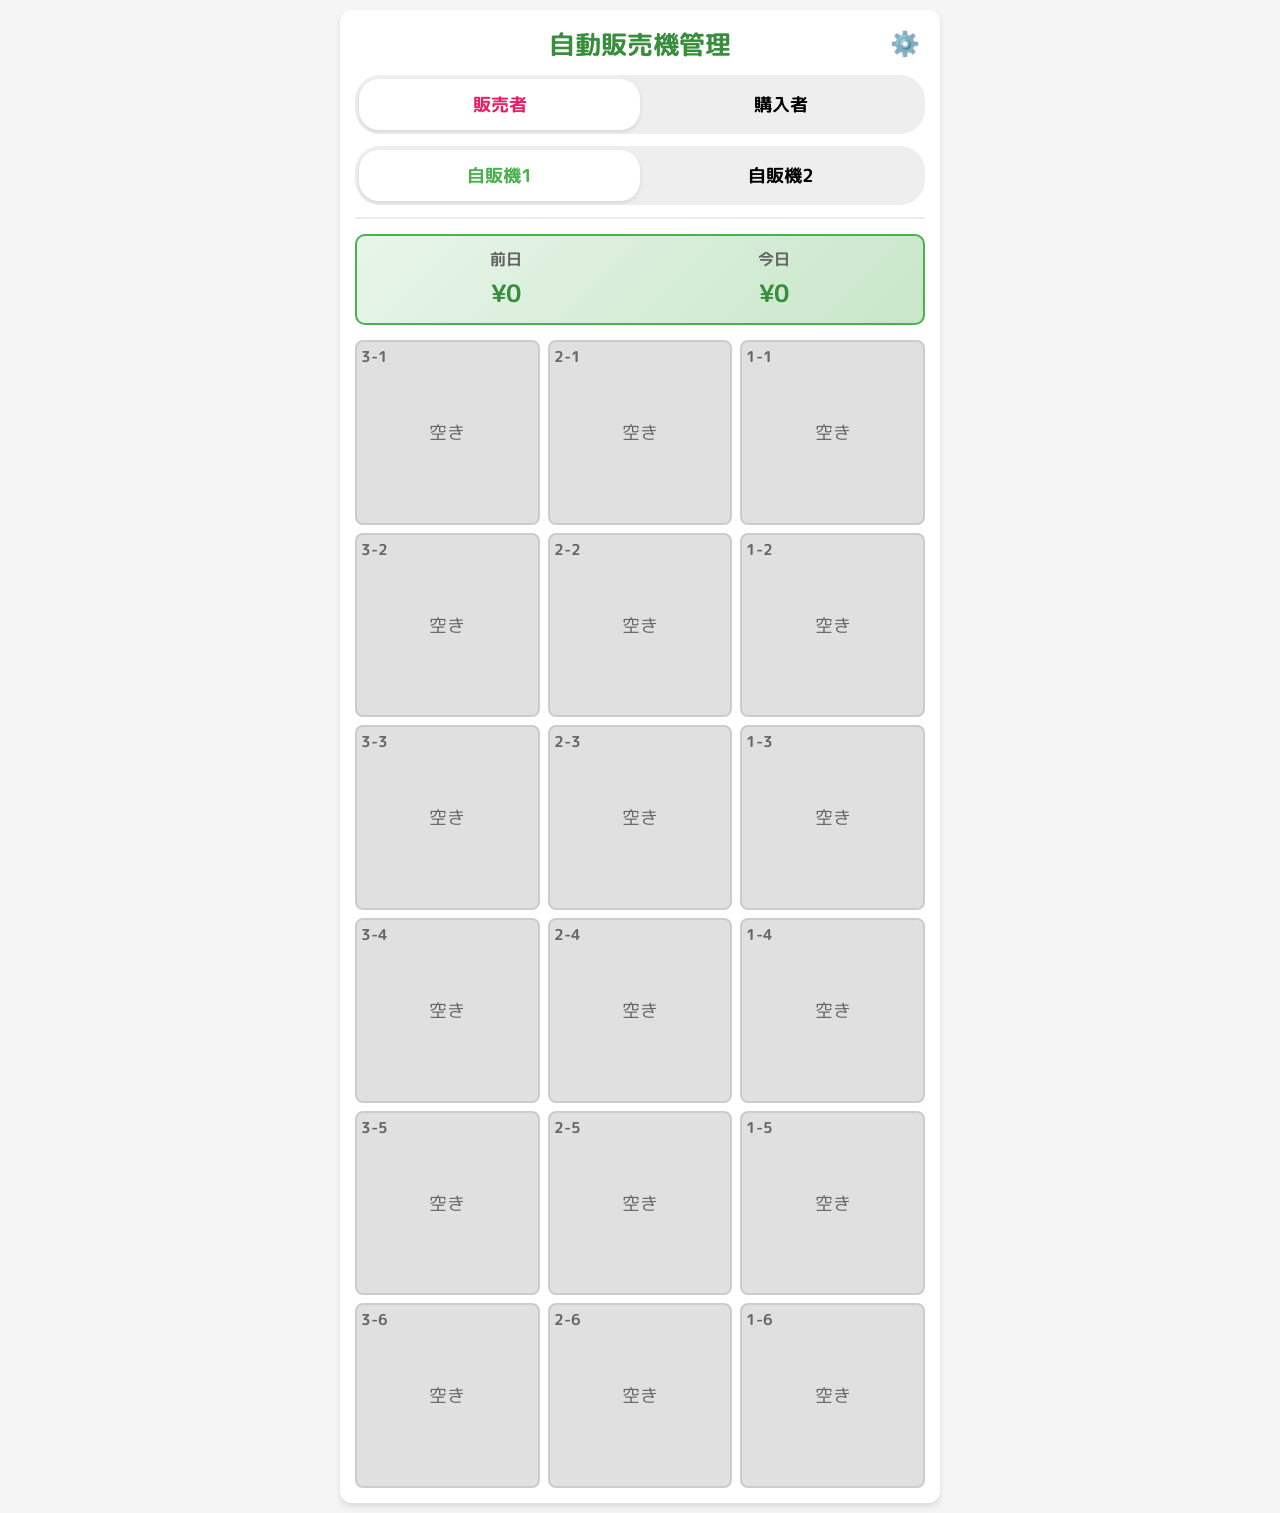
==== index.html @ 3b3c724d "Update and rename jihanki_standalone.html to index.html" ====
<!DOCTYPE html>
<html lang="ja">

<head>
    <meta charset="UTF-8">
    <meta name="viewport" content="width=device-width, initial-scale=1.0, user-scalable=no">
    <title>自動販売機管理</title>
    <link rel="preconnect" href="https://fonts.googleapis.com">
    <link rel="preconnect" href="https://fonts.gstatic.com" crossorigin>
    <link href="https://fonts.googleapis.com/css2?family=M+PLUS+Rounded+1c:wght@400;700&display=swap" rel="stylesheet">
    <style>
        :root {
            --primary-color: #4CAF50;
            --primary-dark: #388E3C;
            --secondary-color: #8BC34A;
            --accent-color: #FFC107;
            --danger-color: #f44336;
            --text-color: #333;
            --bg-color: #f5f5f5;
            --locker-bg: #fff;
            --locker-empty: #e0e0e0;
            --locker-border: #ccc;
            --shadow: 0 4px 6px rgba(0, 0, 0, 0.1);
            --radius: 12px;
        }

        * {
            box-sizing: border-box;
            -webkit-tap-highlight-color: transparent;
        }

        html {
            -webkit-text-size-adjust: 100%;
        }

        body {
            font-family: 'M PLUS Rounded 1c', sans-serif;
            background-color: var(--bg-color);
            color: var(--text-color);
            margin: 0;
            padding: 10px;
            display: flex;
            justify-content: center;
            min-height: 100vh;
            min-height: -webkit-fill-available;
        }

        #app {
            width: 100%;
            max-width: 600px;
            background: white;
            padding: 15px;
            border-radius: var(--radius);
            box-shadow: var(--shadow);
        }

        .activity-warning {
            background: #fff3e0;
            color: #ef6c00;
            padding: 8px;
            text-align: center;
            font-weight: bold;
            border-radius: 8px;
            border: 1px solid #ffe0b2;
            margin-bottom: 5px;
            animation: blink 2s infinite;
        }

        @keyframes blink {
            0% {
                opacity: 1;
            }

            50% {
                opacity: 0.6;
            }

            100% {
                opacity: 1;
            }
        }

        .app-header {
            display: flex;
            flex-direction: column;
            gap: 12px;
            margin-bottom: 15px;
            position: relative;
            border-bottom: 2px solid #eee;
            padding-bottom: 12px;
        }

        /* 縦向き固定の警告表示 */
        #orientation-warning {
            display: none;
            position: fixed;
            top: 0;
            left: 0;
            width: 100%;
            height: 100%;
            background: rgba(255, 255, 255, 0.98);
            z-index: 10000;
            flex-direction: column;
            justify-content: center;
            align-items: center;
            text-align: center;
            padding: 20px;
        }

        #orientation-warning .icon {
            font-size: 60px;
            margin-bottom: 20px;
            animation: rotate-hint 2s infinite;
        }

        @keyframes rotate-hint {
            0% {
                transform: rotate(0deg);
            }

            50% {
                transform: rotate(-90deg);
            }

            100% {
                transform: rotate(0deg);
            }
        }

        #orientation-warning p {
            font-weight: bold;
            font-size: 1.2rem;
            color: var(--primary-dark);
        }

        /* JS制御に変更するためメディアクエリ削除 */
        #orientation-warning {
            /* 基本スタイルは維持、表示はJSで制御 */
        }

        .app-header h1 {
            margin: 0;
            text-align: center;
            font-size: 1.6rem;
            color: var(--primary-dark);
        }

        .mode-switch,
        .machine-switch {
            display: flex;
            background: #eee;
            padding: 4px;
            border-radius: 25px;
            overflow-x: auto;
            -webkit-overflow-scrolling: touch;
        }

        .mode-btn,
        .machine-tab {
            flex: 1;
            min-width: 70px;
            border: none;
            background: transparent;
            padding: 12px 10px;
            border-radius: 20px;
            cursor: pointer;
            font-weight: bold;
            font-family: inherit;
            transition: all 0.2s;
            font-size: 1.1rem;
            white-space: nowrap;
        }

        .mode-btn.active,
        .machine-tab.active {
            background: white;
            box-shadow: 0 2px 4px rgba(0, 0, 0, 0.1);
            color: var(--primary-color);
        }

        .mode-btn.active#mode-seller {
            color: #E91E63;
        }

        .icon-btn {
            position: absolute;
            top: 0;
            right: 0;
            background: none;
            border: none;
            font-size: 1.5rem;
            cursor: pointer;
            padding: 5px;
        }

        .sales-summary {
            display: flex;
            justify-content: space-around;
            background: linear-gradient(135deg, #E8F5E9, #C8E6C9);
            border-radius: 10px;
            padding: 12px 15px;
            margin-bottom: 15px;
            border: 2px solid var(--primary-color);
        }

        .sales-summary.hidden {
            display: none;
        }

        .copy-mode-indicator {
            margin-bottom: 15px;
        }

        .sales-summary-item {
            display: flex;
            flex-direction: column;
            align-items: center;
            gap: 4px;
        }

        .sales-label {
            font-size: 1rem;
            color: #666;
            font-weight: bold;
        }

        .sales-amount {
            font-size: 1.5rem;
            font-weight: bold;
            color: var(--primary-dark);
        }

        .bulk-purchase-area {
            margin-bottom: 15px;
        }

        .bulk-purchase-area.hidden {
            display: none;
        }

        .locker-grid {
            display: grid;
            grid-template-columns: repeat(3, 1fr);
            gap: 8px;
        }

        .locker {
            aspect-ratio: 1;
            background: var(--locker-empty);
            border: 2px solid var(--locker-border);
            border-radius: 8px;
            display: flex;
            flex-direction: column;
            align-items: center;
            justify-content: center;
            cursor: pointer;
            padding: 5px;
            transition: transform 0.1s;
            user-select: none;
            position: relative;
            min-height: 90px;
        }

        .locker:active {
            transform: scale(0.95);
        }

        .locker.locked {
            background: #E8F5E9;
            border-color: var(--primary-color);
        }

        .locker-id {
            position: absolute;
            top: 4px;
            left: 4px;
            font-size: 0.95rem;
            font-weight: bold;
            color: #666;
        }

        .locker-product {
            font-weight: bold;
            font-size: 1.15rem;
            margin-bottom: 4px;
            text-align: center;
            word-break: break-all;
        }

        .locker-price {
            background: var(--primary-color);
            color: white;
            padding: 3px 8px;
            border-radius: 10px;
            font-size: 1rem;
        }

        .locker-status {
            color: #666;
            font-size: 1.1rem;
        }

        .modal {
            display: flex;
            position: fixed;
            top: 0;
            left: 0;
            width: 100%;
            height: 100%;
            background: rgba(0, 0, 0, 0.5);
            z-index: 100;
            justify-content: center;
            align-items: flex-start;
            padding-top: 20px;
            opacity: 1;
            transition: opacity 0.2s;
            overflow-y: auto;
        }

        .modal.hidden {
            display: none;
            opacity: 0;
            pointer-events: none;
        }

        .modal-content {
            background: white;
            padding: 20px;
            border-radius: var(--radius);
            width: 95%;
            max-width: 400px;
            position: relative;
            margin-bottom: 20px;
        }

        .modal-content.large-modal {
            max-width: 500px;
        }

        .close-modal {
            position: absolute;
            top: 12px;
            right: 15px;
            font-size: 1.5rem;
            cursor: pointer;
            color: #666;
            padding: 5px;
        }

        h2 {
            margin-top: 0;
            color: var(--primary-dark);
            border-bottom: 2px solid #eee;
            padding-bottom: 10px;
            font-size: 1.2rem;
        }

        .action-btn {
            width: 100%;
            padding: 16px;
            border: none;
            border-radius: 8px;
            font-size: 1.15rem;
            font-weight: bold;
            cursor: pointer;
            margin-top: 10px;
            font-family: inherit;
            touch-action: manipulation;
        }

        .action-btn:disabled {
            background: #ccc;
            cursor: not-allowed;
        }

        .action-btn.primary {
            background: var(--secondary-color);
            color: #fff;
        }

        .action-btn.success {
            background: var(--primary-color);
            color: #fff;
        }

        .action-btn.warning {
            background: var(--accent-color);
            color: #333;
        }

        .action-btn.danger {
            background: var(--danger-color);
            color: #fff;
        }

        .price-display {
            font-size: 1.8rem;
            font-weight: bold;
            color: var(--primary-dark);
            text-align: center;
            margin: 10px 0;
        }

        .selected-price {
            text-align: center;
            font-size: 1.1rem;
            margin: 10px 0;
        }

        .selected-price span {
            font-weight: bold;
            color: var(--primary-dark);
            font-size: 1.3rem;
        }

        .price-button-grid {
            display: grid;
            grid-template-columns: repeat(3, 1fr);
            gap: 8px;
            margin: 10px 0;
        }

        .price-btn {
            padding: 15px 10px;
            border: 2px solid var(--primary-color);
            border-radius: 8px;
            background: white;
            color: var(--primary-color);
            font-size: 1.1rem;
            font-weight: bold;
            cursor: pointer;
            font-family: inherit;
            transition: all 0.15s;
        }

        .price-btn:active,
        .price-btn.selected {
            background: var(--primary-color);
            color: white;
        }

        .preset-grid {
            display: grid;
            grid-template-columns: repeat(2, 1fr);
            gap: 8px;
            margin: 10px 0;
        }

        .preset-btn {
            padding: 12px 8px;
            border: 1px solid #ddd;
            border-radius: 8px;
            background: white;
            cursor: pointer;
            font-family: inherit;
            font-size: 0.95rem;
            transition: background 0.2s;
        }

        .preset-btn:active {
            background: #f0f0f0;
        }

        .preset-btn.selected {
            background: var(--primary-color);
            color: white;
            border-color: var(--primary-color);
        }

        .custom-input-area input,
        .add-preset-form input {
            width: 100%;
            padding: 12px;
            border: 1px solid #ddd;
            border-radius: 6px;
            font-family: inherit;
            font-size: 1rem;
            margin-top: 8px;
        }

        .tabs {
            display: flex;
            gap: 5px;
            margin-bottom: 15px;
            border-bottom: 1px solid #ddd;
            overflow-x: auto;
            -webkit-overflow-scrolling: touch;
        }

        .tab-btn {
            padding: 8px 10px;
            border: none;
            background: none;
            cursor: pointer;
            font-family: inherit;
            opacity: 0.6;
            border-bottom: 3px solid transparent;
            white-space: nowrap;
            font-size: 0.9rem;
        }

        .tab-btn.active {
            opacity: 1;
            border-bottom-color: var(--primary-color);
            font-weight: bold;
        }

        .tab-content {
            display: none;
        }

        .tab-content.active {
            display: block;
        }

        .machine-actions {
            display: flex;
            flex-direction: column;
            gap: 10px;
            margin-top: 15px;
        }

        .sales-controls {
            display: flex;
            justify-content: space-between;
            align-items: center;
            margin-bottom: 10px;
            flex-wrap: wrap;
            gap: 10px;
        }

        .sales-controls select {
            padding: 8px;
            border-radius: 6px;
            border: 1px solid #ddd;
            font-family: inherit;
        }

        .sales-list-container {
            max-height: 250px;
            overflow-y: auto;
            border: 1px solid #eee;
            border-radius: 6px;
            -webkit-overflow-scrolling: touch;
        }

        #sales-table {
            width: 100%;
            border-collapse: collapse;
            font-size: 0.85rem;
        }

        #sales-table th,
        #sales-table td {
            padding: 8px 6px;
            text-align: left;
            border-bottom: 1px solid #eee;
        }

        #sales-table th {
            background: #f9f9f9;
        }

        .delete-record-btn {
            background: #ffebee;
            color: var(--danger-color);
            border: none;
            padding: 5px 8px;
            border-radius: 4px;
            cursor: pointer;
            font-size: 0.8rem;
        }

        .preset-list-item {
            display: flex;
            justify-content: space-between;
            padding: 10px;
            border-bottom: 1px solid #eee;
            align-items: center;
        }

        .remove-preset-btn {
            color: var(--danger-color);
            background: none;
            border: none;
            cursor: pointer;
            font-size: 1.2rem;
            padding: 5px;
        }

        .hidden {
            display: none !important;
        }

        .copy-mode-indicator {
            background: linear-gradient(135deg, #e3f2fd, #bbdefb);
            border: 2px solid #2196F3;
            border-radius: 8px;
            padding: 10px 15px;
            display: flex;
            justify-content: space-between;
            align-items: center;
            gap: 10px;
            font-size: 0.9rem;
        }

        .copy-mode-indicator span {
            flex: 1;
        }

        .cancel-copy-btn {
            background: #fff;
            border: 1px solid #2196F3;
            color: #2196F3;
            padding: 6px 12px;
            border-radius: 6px;
            cursor: pointer;
            font-family: inherit;
            font-size: 0.85rem;
        }

        .locker.copy-target {
            border: 3px dashed #2196F3 !important;
            animation: pulse-border 1s infinite;
        }

        @keyframes pulse-border {

            0%,
            100% {
                border-color: #2196F3;
            }

            50% {
                border-color: #90CAF9;
            }
        }

        /* Machine Settings & General Settings */
        .setting-item {
            padding: 15px 0;
        }

        .setting-desc {
            font-size: 0.85rem;
            color: #666;
            margin-top: 8px;
        }

        hr {
            border: none;
            border-top: 1px solid #eee;
        }

        .text-danger {
            color: var(--danger-color);
            font-size: 0.9rem;
            font-weight: bold;
        }

        /* Toggle Switch */
        .toggle-container {
            display: flex;
            justify-content: space-between;
            align-items: center;
            cursor: pointer;
            font-weight: bold;
        }

        .toggle-container input {
            display: none;
        }

        .checkmark {
            position: relative;
            width: 50px;
            height: 26px;
            background-color: #ccc;
            border-radius: 13px;
            transition: background-color 0.2s;
        }

        .checkmark::after {
            content: "";
            position: absolute;
            width: 22px;
            height: 22px;
            background-color: white;
            border-radius: 50%;
            top: 2px;
            left: 2px;
            transition: transform 0.2s;
        }

        input:checked+.checkmark {
            background-color: var(--primary-color);
        }

        input:checked+.checkmark::after {
            transform: translateX(24px);
        }

        .cloud-setting {
            display: flex;
            gap: 10px;
            margin-top: 5px;
        }

        .cloud-setting input {
            flex: 1;
            padding: 10px;
            border: 1px solid #ddd;
            border-radius: 8px;
            font-size: 0.9rem;
        }

        .cloud-setting .action-btn {
            width: auto;
            margin: 0;
            padding: 10px 15px;
        }

        /* Undo Notification */
        .undo-notification {
            position: fixed;
            bottom: 20px;
            left: 50%;
            transform: translateX(-50%);
            background: rgba(0, 0, 0, 0.8);
            color: white;
            padding: 12px 20px;
            border-radius: 30px;
            display: flex;
            align-items: center;
            gap: 15px;
            z-index: 1000;
            box-shadow: 0 4px 12px rgba(0, 0, 0, 0.2);
            font-size: 0.95rem;
        }

        .undo-notification button {
            background: var(--accent-color);
            border: none;
            color: #333;
            padding: 5px 12px;
            border-radius: 15px;
            font-weight: bold;
            cursor: pointer;
            font-family: inherit;
        }

        @media (max-width: 400px) {
            .locker-product {
                font-size: 0.85rem;
            }

            .locker-price {
                font-size: 0.75rem;
            }

            .price-btn {
                padding: 12px 8px;
                font-size: 1rem;
            }

            .preset-btn {
                padding: 10px 6px;
                font-size: 0.85rem;
            }
        }
    </style>
</head>

<body>
    <div id="orientation-warning">
        <div class="icon">📱</div>
        <p>画面を縦向きにして<br>ご利用ください</p>
    </div>
    <div id="app">
        <header class="app-header">
            <div id="activity-warning" class="activity-warning hidden">⚠️ 他のユーザーが操作中かもしれません</div>
            <h1>自動販売機管理</h1>
            <div class="mode-switch">
                <button id="mode-seller" class="mode-btn active">販売者</button>
                <button id="mode-buyer" class="mode-btn">購入者</button>
            </div>
            <div id="machine-switch" class="machine-switch">
            </div>
            <button id="menu-btn" class="icon-btn" aria-label="メニュー">⚙️</button>
        </header>

        <main class="vending-machine">
            <div id="sales-summary" class="sales-summary hidden">
                <div class="sales-summary-item">
                    <span class="sales-label">前日</span>
                    <span id="yesterday-sales" class="sales-amount">¥0</span>
                </div>
                <div class="sales-summary-item">
                    <span class="sales-label">今日</span>
                    <span id="today-sales" class="sales-amount">¥0</span>
                </div>
            </div>
            <div id="bulk-purchase-area" class="bulk-purchase-area hidden">
                <button id="bulk-purchase-btn" class="action-btn warning">この自販機の商品を一括購入</button>
            </div>
            <div id="copy-mode-indicator" class="copy-mode-indicator hidden">
                <span>📋 コピー中: <strong id="copy-product-info"></strong></span>
                <button id="cancel-copy-btn" class="cancel-copy-btn">完了</button>
            </div>
            <div id="locker-grid" class="locker-grid">
            </div>
        </main>

        <div id="buyer-modal" class="modal hidden">
            <div class="modal-content">
                <span class="close-modal">&times;</span>
                <h2 id="buyer-product-name">商品名</h2>
                <p id="buyer-product-price" class="price-display">¥0</p>
                <div class="coin-slot-area">
                    <p>投入金額: <span id="inserted-amount">0</span>円</p>
                    <button id="insert-coin-btn" class="action-btn primary">100円投入</button>
                </div>
                <button id="unlock-btn" class="action-btn success" disabled>解錠して取り出す</button>
            </div>
        </div>

        <div id="seller-modal" class="modal hidden">
            <div class="modal-content">
                <span class="close-modal">&times;</span>
                <h2>商品登録</h2>
                <div class="preset-area">
                    <p>商品名を選択:</p>
                    <div id="preset-buttons" class="preset-grid">
                    </div>
                    <div class="custom-input-area">
                        <input type="text" id="custom-product-name" placeholder="直接入力も可能">
                    </div>
                </div>
                <div class="price-setting-area">
                    <p>価格設定:</p>
                    <div id="price-buttons" class="price-button-grid">
                    </div>
                    <p class="selected-price">選択中: <span id="setting-price">¥100</span></p>
                </div>
                <div class="seller-actions">
                    <button id="register-btn" class="action-btn success">登録して施錠</button>
                    <button id="copy-product-btn" class="action-btn primary hidden">この商品をコピー</button>
                    <button id="admin-purchase-btn" class="action-btn warning hidden">管理者購入 (硬貨不要)</button>
                    <button id="clear-locker-btn" class="action-btn danger hidden">取下げ (売上なし)</button>
                </div>
            </div>
        </div>

        <div id="admin-modal" class="modal hidden">
            <div class="modal-content large-modal">
                <span class="close-modal">&times;</span>
                <h2>管理メニュー</h2>

                <div class="tabs">
                    <button class="tab-btn active" data-tab="sales">売上管理</button>
                    <button class="tab-btn" data-tab="machines">自販機設定</button>
                    <button class="tab-btn" data-tab="presets">プリセット</button>
                    <button class="tab-btn" data-tab="data">データ</button>
                </div>

                <div id="tab-sales" class="tab-content active">
                    <div class="sales-controls">
                        <select id="sales-period">
                            <option value="daily">日別</option>
                            <option value="monthly">月別</option>
                        </select>
                        <span id="total-sales">合計: ¥0</span>
                    </div>
                    <div class="sales-list-container">
                        <table id="sales-table">
                            <thead>
                                <tr>
                                    <th>日時</th>
                                    <th>商品</th>
                                    <th>金額</th>
                                    <th>操作</th>
                                </tr>
                            </thead>
                            <tbody id="sales-table-body">
                            </tbody>
                        </table>
                    </div>
                </div>

                <div id="tab-machines" class="tab-content">
                    <div class="setting-item">
                        <label class="toggle-container">
                            <span>ワンクリック購入モード</span>
                            <input type="checkbox" id="one-click-toggle">
                            <span class="checkmark"></span>
                        </label>
                        <p class="setting-desc">購入時に投入金額の操作をスキップし、タップですぐにカギを開けます。</p>
                    </div>
                    <hr>
                    <div class="setting-item">
                        <p>クラウド同期（Googleスプレッドシート）</p>
                        <div class="cloud-sync-controls" style="margin-bottom: 15px;">
                            <label class="toggle-container">
                                <span>自動同期を有効にする</span>
                                <input type="checkbox" id="auto-sync-toggle">
                                <span class="checkmark"></span>
                            </label>
                            <button id="manual-sync-btn" class="action-btn success"
                                style="margin-top: 10px; width: 100%;">クラウドから最新データを取得</button>
                        </div>
                        <div id="cloud-url-display-area" class="cloud-setting">
                            <input type="password" id="cloud-url-input" placeholder="GAS WebアプリのURL" readonly>
                            <button id="edit-cloud-url-btn" class="action-btn primary">編集</button>
                        </div>
                        <div id="cloud-url-edit-area" class="cloud-setting hidden">
                            <input type="text" id="cloud-url-edit-input" placeholder="URLを貼り付け">
                            <button id="save-cloud-url-btn" class="action-btn success">保存</button>
                        </div>
                        <p class="setting-desc">URLを設定すると、複数端末で在庫や売上が共有されます。</p>
                    </div>
                    <hr>
                    <div class="setting-item">
                        <p>現在の自販機台数: <strong id="machine-count">2</strong>台</p>
                        <div class="machine-actions">
                            <button id="add-machine-btn" class="action-btn primary">自販機を追加</button>
                            <button id="remove-machine-btn" class="action-btn danger">最後の自販機を削除</button>
                        </div>
                    </div>
                </div>

                <div id="tab-presets" class="tab-content">
                    <div id="edit-preset-list" class="preset-list">
                    </div>
                    <div class="add-preset-form">
                        <input type="text" id="new-preset-name" placeholder="新しい野菜名">
                        <button id="add-preset-btn" class="action-btn">追加</button>
                    </div>
                </div>

                <div id="tab-data" class="tab-content">
                    <div class="setting-item">
                        <p>データをJSONファイルとして保存・復元できます。</p>
                        <div class="data-actions">
                            <button id="download-data-btn" class="action-btn primary">データをダウンロード</button>
                            <div class="upload-area">
                                <input type="file" id="upload-data-input" accept=".json">
                                <button id="upload-data-btn" class="action-btn warning">データを取り込み</button>
                            </div>
                        </div>
                    </div>
                    <hr>
                    <div class="setting-item">
                        <p><strong>クラウド同期の設定方法:</strong><br>
                            1. Googleスプレッドシートを作成し、拡張機能のApps Scriptに専用コードを貼り付けます。<br>
                            2. Webアプリとしてデプロイし、発行されたURLを「自販機設定」タブに入力してください。<br>
                            ※詳細は <code>GAS_INSTRUCTIONS.md</code> を参照してください。</p>
                    </div>
                    <hr>
                    <div class="setting-item">
                        <p class="text-danger">⚠️ 売上履歴をリセットします（在庫は維持されます）。</p>
                        <button id="clear-all-sales-btn" class="action-btn danger">売上データをすべて削除</button>
                    </div>
                </div>
            </div>
        </div>

    </div>

    <script>
        const STORAGE_KEY = 'vending_machine_data';
        const DEFAULT_PRESETS = ['大玉トマト', '中玉トマト', 'ミニトマト', 'レタス', 'いちご', 'キュウリ'];
        const TOTAL_ROWS = 6;
        const TOTAL_COLS = 3;
        const PRICE_OPTIONS = [100, 200, 300, 400, 500, 600, 700, 800, 900];

        // 状態管理
        let state = {
            data: {
                lockers: [],
                sales: [],
                presets: [...DEFAULT_PRESETS],
                machineCount: 2,
                cloudUrl: '', // クラウド同期URL
                autoSync: true
            },
            currentMachine: 1,
            mode: 'seller',
            selectedLockerId: null,
            tempPrice: 100,
            tempAmount: 0,
            copyMode: false,
            copyProduct: null,
            oneClickMode: false,
            lastPurchase: null,
            isSyncing: false,       // 送信中フラグ
            lastLocalEditTime: 0    // 最終操作時刻
        };

        document.addEventListener('DOMContentLoaded', () => {
            loadData();
            initLockers();
            renderApp();
            setupEventListeners();

            // クラウド設定があれば初回同期
            if (state.data.cloudUrl) {
                fetchFromCloud();
            }

            // 定期同期設定 (30秒ごと)
            setInterval(() => {
                const isModalOpen = Array.from(document.querySelectorAll('.modal')).some(m => !m.classList.contains('hidden'));

                if (state.data.cloudUrl && state.data.autoSync && !state.copyMode && !isModalOpen) {
                    fetchFromCloud(true);
                }
            }, 30000);

            // 画面の向きを縦にロック
            if (screen.orientation && screen.orientation.lock) {
                screen.orientation.lock('portrait').catch(err => {
                    console.log('Orientation lock failed:', err);
                });
            }
        });

        function loadData() {
            const json = localStorage.getItem(STORAGE_KEY);
            if (json) {
                try {
                    const parsed = JSON.parse(json);
                    state.data = { ...state.data, ...parsed };
                    if (state.data.autoSync === undefined) state.data.autoSync = true;
                    if (!state.data.presets) state.data.presets = [...DEFAULT_PRESETS];
                    if (!state.data.machineCount) state.data.machineCount = 2;
                } catch (e) {
                    console.error('データ読み込みエラー', e);
                }
            }
        }

        function saveData() {
            state.lastLocalEditTime = Date.now(); // 操作時刻を記録
            localStorage.setItem(STORAGE_KEY, JSON.stringify(state.data));
            if (state.data.cloudUrl) {
                pushToCloud();
            }
        }

        function initLockers() {
            const isOrderCorrect = state.data.lockers.length > 0 &&
                state.data.lockers[0].col === 3 &&
                state.data.lockers[0].row === 1;

            if (state.data.lockers.length === 0 || !state.data.lockers[0].coordNum || !isOrderCorrect) {
                if (state.data.lockers.length > 0) {
                    sortLockersCorrectly();
                } else {
                    state.data.lockers = [];
                    for (let m = 1; m <= state.data.machineCount; m++) {
                        createLockers(m);
                    }
                }
            } else {
                const existingMachineIds = new Set(state.data.lockers.map(l => l.machineId));
                for (let m = 1; m <= state.data.machineCount; m++) {
                    if (!existingMachineIds.has(m)) createLockers(m);
                }
            }
            saveDataLocally();
        }

        function sortLockersCorrectly() {
            state.data.lockers.sort((a, b) => {
                if (a.machineId !== b.machineId) return a.machineId - b.machineId;
                if (a.row !== b.row) return a.row - b.row;
                return b.col - a.col;
            });
        }

        function createLockers(m) {
            // 右上が1-1になるよう、[3列, 2列, 1列]の順で生成する
            for (let r = 1; r <= TOTAL_ROWS; r++) {
                for (let c = 3; c >= 1; c--) {
                    state.data.lockers.push({
                        id: `${m}-${r}-${c}`,
                        machineId: m, machineNum: m,
                        row: r, col: c,
                        coordNum: `${c}-${r}`,
                        isLocked: false, productName: '', price: 0, insertedAmount: 0
                    });
                }
            }
        }

        function renderApp() {
            renderHeader();
            renderMachineTabs();
            renderLockers();
            renderBulkPurchaseArea();
            renderSalesSummary();
            renderCopyModeIndicator();
            renderAdminSales();
            renderAdminPresets();
            renderMachineSettings();
            renderDataSettings();
        }

        function renderHeader() {
            document.querySelectorAll('.mode-btn').forEach(btn => btn.classList.remove('active'));
            document.getElementById(state.mode === 'buyer' ? 'mode-buyer' : 'mode-seller').classList.add('active');
        }

        function renderMachineTabs() {
            const container = document.getElementById('machine-switch');
            container.innerHTML = '';
            for (let m = 1; m <= state.data.machineCount; m++) {
                const btn = document.createElement('button');
                btn.className = `machine-tab ${m === state.currentMachine ? 'active' : ''}`;
                btn.dataset.machine = m;
                btn.textContent = `自販機${m}`;
                btn.onclick = () => {
                    state.currentMachine = m;
                    renderApp();
                };
                container.appendChild(btn);
            }
        }

        function renderLockers() {
            const grid = document.getElementById('locker-grid');
            grid.innerHTML = '';
            const targetLockers = state.data.lockers.filter(l => l.machineId === state.currentMachine);
            targetLockers.forEach(locker => {
                const el = document.createElement('div');
                let classes = 'locker';
                if (locker.isLocked) classes += ' locked';
                if (state.copyMode && !locker.isLocked) classes += ' copy-target';
                el.className = classes;
                el.dataset.id = locker.id;
                el.onclick = () => handleLockerClick(locker);

                const idSpan = document.createElement('span');
                idSpan.className = 'locker-id';
                idSpan.textContent = locker.coordNum;

                const contentDiv = document.createElement('div');
                contentDiv.style.textAlign = 'center';
                contentDiv.style.width = '100%';

                if (locker.isLocked) {
                    contentDiv.innerHTML = `
                        <div class="locker-product">${escapeHtml(locker.productName)}</div>
                        <div class="locker-price">¥${locker.price}</div>
                    `;
                } else {
                    contentDiv.innerHTML = `<span class="locker-status">空き</span>`;
                }

                el.append(idSpan, contentDiv);
                grid.appendChild(el);
            });
        }

        function renderBulkPurchaseArea() {
            const area = document.getElementById('bulk-purchase-area');
            const btn = document.getElementById('bulk-purchase-btn');
            if (state.mode === 'seller') {
                const hasProducts = state.data.lockers.some(l => l.machineId === state.currentMachine && l.isLocked);
                if (hasProducts) {
                    area.classList.remove('hidden');
                    // コピーモード中は無効化
                    btn.disabled = state.copyMode;
                } else {
                    area.classList.add('hidden');
                }
            } else {
                area.classList.add('hidden');
            }
        }

        function renderSalesSummary() {
            const summary = document.getElementById('sales-summary');
            const yesterdayEl = document.getElementById('yesterday-sales');
            const todayEl = document.getElementById('today-sales');

            if (state.mode === 'seller') {
                summary.classList.remove('hidden');
                const now = new Date();
                const today = new Date(now.getFullYear(), now.getMonth(), now.getDate());
                const yesterday = new Date(today.getTime() - 24 * 60 * 60 * 1000);

                let todayTotal = 0;
                let yesterdayTotal = 0;

                state.data.sales.forEach(sale => {
                    const saleDate = new Date(sale.date);
                    const saleDateOnly = new Date(saleDate.getFullYear(), saleDate.getMonth(), saleDate.getDate());
                    if (saleDateOnly.getTime() === today.getTime()) {
                        todayTotal += sale.price;
                    } else if (saleDateOnly.getTime() === yesterday.getTime()) {
                        yesterdayTotal += sale.price;
                    }
                });

                yesterdayEl.textContent = `¥${yesterdayTotal.toLocaleString()}`;
                todayEl.textContent = `¥${todayTotal.toLocaleString()}`;
            } else {
                summary.classList.add('hidden');
            }
        }

        function setupEventListeners() {
            document.getElementById('mode-buyer').onclick = () => setMode('buyer');
            document.getElementById('mode-seller').onclick = () => setMode('seller');
            document.getElementById('menu-btn').onclick = () => openModal('admin-modal');

            document.querySelectorAll('.close-modal').forEach(btn => {
                btn.onclick = () => closeModal();
            });

            window.onclick = (event) => {
                if (event.target.classList.contains('modal')) {
                    closeModal();
                }
            };

            document.getElementById('insert-coin-btn').onclick = () => {
                state.tempAmount += 100;
                updateBuyerModalUI();
            };
            document.getElementById('unlock-btn').onclick = processPurchase;

            document.getElementById('register-btn').onclick = registerProduct;
            document.getElementById('admin-purchase-btn').onclick = processAdminPurchase;
            document.getElementById('clear-locker-btn').onclick = clearLocker;
            document.getElementById('copy-product-btn').onclick = startCopyMode;
            document.getElementById('cancel-copy-btn').onclick = cancelCopyMode;
            document.getElementById('bulk-purchase-btn').onclick = processBulkPurchase;

            const tabs = document.querySelectorAll('.tab-btn');
            tabs.forEach(tab => {
                tab.onclick = () => {
                    document.querySelectorAll('.tab-btn').forEach(t => t.classList.remove('active'));
                    document.querySelectorAll('.tab-content').forEach(c => c.classList.remove('active'));
                    tab.classList.add('active');
                    document.getElementById(`tab-${tab.dataset.tab}`).classList.add('active');
                };
            });

            document.getElementById('add-preset-btn').onclick = addPreset;
            document.getElementById('add-machine-btn').onclick = addMachine;
            document.getElementById('remove-machine-btn').onclick = removeMachine;
            document.getElementById('download-data-btn').onclick = downloadData;
            document.getElementById('upload-data-btn').onclick = () => document.getElementById('upload-data-input').click();
            document.getElementById('upload-data-input').onchange = uploadData;
            document.getElementById('sales-period').onchange = renderAdminSales;
        }

        function setMode(mode) {
            state.mode = mode;
            renderApp();
        }

        function handleLockerClick(locker) {
            state.selectedLockerId = locker.id;
            if (state.copyMode) {
                if (!locker.isLocked) {
                    // 空きロッカーにコピーを貼り付け
                    pasteProduct(locker);
                } else {
                    // コピーした（同じ内容の）商品をもう一度クリックで空きに戻す
                    if (state.copyProduct &&
                        locker.productName === state.copyProduct.productName &&
                        locker.price === state.copyProduct.price) {

                        updateLocker(locker.id, {
                            isLocked: false,
                            productName: '',
                            price: 0,
                            insertedAmount: 0
                        });
                        saveData();
                        renderApp();
                    }
                }
                return;
            }
            if (state.mode === 'seller') {
                openSellerModal(locker);
            } else {
                if (locker.isLocked) {
                    if (state.oneClickMode) {
                        processQuickPurchase(locker);
                    } else {
                        openBuyerModal(locker);
                    }
                }
            }
        }

        function openSellerModal(locker) {
            const productNameInput = document.getElementById('custom-product-name');
            const adminPurchaseBtn = document.getElementById('admin-purchase-btn');
            const clearBtn = document.getElementById('clear-locker-btn');
            const registerBtn = document.getElementById('register-btn');
            const copyBtn = document.getElementById('copy-product-btn');

            renderPresetButtons();
            renderPriceButtons();

            if (locker.isLocked) {
                productNameInput.value = locker.productName;
                state.tempPrice = locker.price;
                adminPurchaseBtn.classList.remove('hidden');
                clearBtn.classList.remove('hidden');
                copyBtn.classList.remove('hidden');
                registerBtn.textContent = "更新";
            } else {
                productNameInput.value = '';
                state.tempPrice = 100;
                adminPurchaseBtn.classList.add('hidden');
                clearBtn.classList.add('hidden');
                copyBtn.classList.add('hidden');
                registerBtn.textContent = "登録して施錠";
            }

            updatePriceDisplay();
            updatePriceButtonSelection();
            openModal('seller-modal');
        }

        function renderCopyModeIndicator() {
            const indicator = document.getElementById('copy-mode-indicator');
            const productInfo = document.getElementById('copy-product-info');
            if (state.copyMode && state.copyProduct) {
                indicator.classList.remove('hidden');
                productInfo.textContent = `${state.copyProduct.productName} ¥${state.copyProduct.price}`;
            } else {
                indicator.classList.add('hidden');
            }
        }

        function startCopyMode() {
            const locker = state.data.lockers.find(l => l.id === state.selectedLockerId);
            if (!locker || !locker.isLocked) return;
            state.copyMode = true;
            state.copyProduct = {
                productName: locker.productName,
                price: locker.price
            };
            closeModal();
            renderApp();
        }

        function cancelCopyMode() {
            state.copyMode = false;
            state.copyProduct = null;
            renderApp();
        }

        function pasteProduct(locker) {
            if (!state.copyProduct) return;
            updateLocker(locker.id, {
                isLocked: true,
                productName: state.copyProduct.productName,
                price: state.copyProduct.price,
                insertedAmount: 0
            });
            saveData();
            renderApp();
        }

        function renderPresetButtons() {
            const container = document.getElementById('preset-buttons');
            container.innerHTML = '';
            state.data.presets.forEach(p => {
                const btn = document.createElement('button');
                btn.textContent = p;
                btn.className = 'preset-btn';
                btn.onclick = () => {
                    document.getElementById('custom-product-name').value = p;
                    document.querySelectorAll('.preset-btn').forEach(b => b.classList.remove('selected'));
                    btn.classList.add('selected');
                };
                container.appendChild(btn);
            });
        }

        function renderPriceButtons() {
            const container = document.getElementById('price-buttons');
            container.innerHTML = '';
            PRICE_OPTIONS.forEach(price => {
                const btn = document.createElement('button');
                btn.textContent = `¥${price}`;
                btn.className = 'price-btn';
                btn.dataset.price = price;
                btn.onclick = () => {
                    state.tempPrice = price;
                    updatePriceDisplay();
                    updatePriceButtonSelection();
                };
                container.appendChild(btn);
            });
        }

        function updatePriceButtonSelection() {
            document.querySelectorAll('.price-btn').forEach(btn => {
                btn.classList.toggle('selected', parseInt(btn.dataset.price) === state.tempPrice);
            });
        }

        function updatePriceDisplay() {
            document.getElementById('setting-price').textContent = `¥${state.tempPrice}`;
        }

        function registerProduct() {
            const name = document.getElementById('custom-product-name').value;
            if (!name) {
                alert('商品名を入力してください');
                return;
            }
            if (state.tempPrice <= 0) {
                alert('価格を選択してください');
                return;
            }
            updateLocker(state.selectedLockerId, {
                isLocked: true,
                productName: name,
                price: state.tempPrice,
                insertedAmount: 0
            });
            saveData();
            closeModal();
            renderApp();
        }

        function clearLocker() {
            if (!confirm('本当に取り下げますか？（売上には計上されません）')) return;
            updateLocker(state.selectedLockerId, {
                isLocked: false,
                productName: '',
                price: 0,
                insertedAmount: 0
            });
            saveData();
            closeModal();
            renderApp();
        }

        function processAdminPurchase() {
            const locker = state.data.lockers.find(l => l.id === state.selectedLockerId);
            if (!locker) return;
            addSalesRecord(locker.productName, locker.price, locker.machineId);
            updateLocker(state.selectedLockerId, {
                isLocked: false,
                productName: '',
                price: 0,
                insertedAmount: 0
            });
            saveData();
            closeModal();
            renderApp();
            alert('硬貨不要で購入処理しました（売上に計上されました）');
        }

        function processBulkPurchase() {
            const machineLockers = state.data.lockers.filter(l => l.machineId === state.currentMachine && l.isLocked);
            if (machineLockers.length === 0) {
                alert('この自販機には商品がありません');
                return;
            }
            const totalAmount = machineLockers.reduce((sum, l) => sum + l.price, 0);
            const productCount = machineLockers.length;
            if (!confirm(`自販機${state.currentMachine}の商品を一括購入しますか？\n\n商品数: ${productCount}個\n合計金額: ¥${totalAmount}\n\n※すべての商品が売上に計上され、ロッカーは空になります。`)) {
                return;
            }
            machineLockers.forEach(locker => {
                addSalesRecord(locker.productName, locker.price, locker.machineId, null, locker.machineNum, locker.coordNum);
                updateLocker(locker.id, {
                    isLocked: false,
                    productName: '',
                    price: 0,
                    insertedAmount: 0
                });
            });
            saveData();
            renderApp();
            alert(`一括購入が完了しました\n\n売上: ¥${totalAmount}`);
        }

        function openBuyerModal(locker) {
            state.tempAmount = 0;
            document.getElementById('buyer-product-name').textContent = locker.productName;
            document.getElementById('buyer-product-price').textContent = `¥${locker.price}`;
            updateBuyerModalUI(locker);
            openModal('buyer-modal');
        }

        function updateBuyerModalUI(locker = null) {
            if (!locker) {
                locker = state.data.lockers.find(l => l.id === state.selectedLockerId);
            }
            document.getElementById('inserted-amount').textContent = state.tempAmount;
            const unlockBtn = document.getElementById('unlock-btn');
            if (state.tempAmount >= locker.price) {
                unlockBtn.disabled = false;
                unlockBtn.textContent = "解錠して取り出す";
            } else {
                unlockBtn.disabled = true;
                unlockBtn.textContent = `あと${locker.price - state.tempAmount}円不足`;
            }
        }

        function processPurchase() {
            const locker = state.data.lockers.find(l => l.id === state.selectedLockerId);
            if (!locker) return;
            addSalesRecord(locker.productName, locker.price, locker.machineId, null, locker.machineNum, locker.coordNum);
            updateLocker(state.selectedLockerId, {
                isLocked: false,
                productName: '',
                price: 0,
                insertedAmount: 0
            });
            saveData();
            closeModal();
            renderApp();
            alert('ありがとうございます！商品をお取りください。');
        }

        // -- ワンクリック購入 (Quick Purchase) --

        function processQuickPurchase(locker) {
            const saleId = Date.now() + Math.random();
            addSalesRecord(locker.productName, locker.price, locker.machineId, saleId, locker.machineNum, locker.coordNum);

            // ロッカーを空にする
            updateLocker(locker.id, {
                isLocked: false,
                productName: '',
                price: 0,
                insertedAmount: 0
            });

            // Undo用に記録
            state.lastPurchase = {
                lockerId: locker.id,
                saleId: saleId,
                productName: locker.productName,
                price: locker.price,
                machineId: locker.machineId
            };

            saveData();
            renderApp();
            showUndoNotification();
        }

        function showUndoNotification() {
            const existing = document.getElementById('undo-notification');
            if (existing) existing.remove();

            const el = document.createElement('div');
            el.id = 'undo-notification';
            el.className = 'undo-notification';
            el.innerHTML = `
                <span>購入しました</span>
                <button onclick="undoPurchase()">元に戻す</button>
            `;
            document.body.appendChild(el);

            // 5秒後に消す
            setTimeout(() => {
                if (el.parentNode) el.remove();
            }, 5000);
        }

        window.undoPurchase = function () {
            if (!state.lastPurchase) return;

            const lp = state.lastPurchase;
            // 売上記録を削除
            state.data.sales = state.data.sales.filter(s => s.id !== lp.saleId);

            // ロッカーを復元
            updateLocker(lp.lockerId, {
                isLocked: true,
                productName: lp.productName,
                price: lp.price,
                insertedAmount: 0
            });

            state.lastPurchase = null;
            const el = document.getElementById('undo-notification');
            if (el) el.remove();

            saveData();
            renderApp();
            alert('購入を取り消しました');
        };


        // -- クラウド通信ロジック --

        async function fetchFromCloud(silent = false) {
            if (!state.data.cloudUrl) return;

            // 操作中、または操作直後（5秒以内）は読み込まない
            if (state.isSyncing) return;
            if (Date.now() - state.lastLocalEditTime < 5000) return;

            if (!silent) console.log('Fetching from cloud...');
            try {
                state.isSyncing = true;
                const response = await fetch(state.data.cloudUrl, { cache: 'no-store' });
                const cloudData = await response.json();

                // 受信中にもし操作があったら破棄
                if (Date.now() - state.lastLocalEditTime < 3000) {
                    state.isSyncing = false;
                    return;
                }
                if (cloudData && cloudData.lockers) {
                    // 他ユーザーのアクティビティ確認
                    if (cloudData.lastActiveTime) {
                        const diff = Date.now() - cloudData.lastActiveTime;
                        state.otherUserActive = diff < 60000;
                        const warningEl = document.getElementById('activity-warning');
                        if (warningEl) warningEl.classList.toggle('hidden', !state.otherUserActive);
                    }

                    // 設定の同期
                    if (cloudData.oneClickMode !== undefined) {
                        state.oneClickMode = (cloudData.oneClickMode === true || cloudData.oneClickMode === "true");
                    }

                    // ローカルデータをクラウドのもので更新（日付化対策 & ソート）
                    state.data.lockers = (cloudData.lockers || []).map(l => {
                        if (!(l.coordNum && typeof l.coordNum === 'string' && l.coordNum.includes('-'))) {
                            if (l.row && l.col) l.coordNum = `${l.col}-${l.row}`;
                        }
                        l.machineId = parseInt(l.machineId);
                        l.row = parseInt(l.row);
                        l.col = parseInt(l.col);
                        return l;
                    });
                    sortLockersCorrectly();

                    state.data.sales = cloudData.sales || [];
                    state.data.presets = cloudData.presets || state.data.presets;
                    state.data.machineCount = parseInt(cloudData.machineCount) || state.data.machineCount;

                    initLockers();
                    saveDataLocally();
                    renderApp();
                    if (!silent) console.log('Cloud sync complete');
                }
            } catch (err) {
                console.error('Cloud fetch error:', err);
                if (!silent) alert('クラウドからのデータ取得に失敗しました。');
            } finally {
                state.isSyncing = false;
            }
        }

        async function pushToCloud() {
            if (!state.data.cloudUrl) return;
            state.isSyncing = true;
            const payload = {
                lockers: state.data.lockers,
                sales: state.data.sales,
                presets: state.data.presets,
                machineCount: state.data.machineCount,
                oneClickMode: state.oneClickMode
            };
            try {
                await fetch(state.data.cloudUrl, {
                    method: 'POST',
                    mode: 'no-cors',
                    headers: { 'Content-Type': 'application/json' },
                    body: JSON.stringify(payload)
                });
                console.log('Pushed to cloud');
            } catch (err) {
                console.error('Cloud push error:', err);
            } finally {
                state.isSyncing = false;
            }
        }

        function saveDataLocally() {
            localStorage.setItem(STORAGE_KEY, JSON.stringify(state.data));
        }

        function updateLocker(id, Updates) {
            const idx = state.data.lockers.findIndex(l => l.id === id);
            if (idx !== -1) {
                state.data.lockers[idx] = { ...state.data.lockers[idx], ...Updates };
            }
        }

        function getJSTDateTime() {
            const now = new Date();
            const jstNow = new Date(now.getTime() + (9 * 60 * 60 * 1000));
            return jstNow.toISOString().replace('T', ' ').replace(/\..+/, '');
        }

        function addSalesRecord(name, price, machineId, id = null, machineNum = null, coordNum = null) {
            state.data.sales.push({
                id: id || (Date.now() + Math.random()),
                date: getJSTDateTime(),
                productName: name,
                price: price,
                machineId: machineId,
                machineNum: machineNum,
                coordNum: coordNum
            });
        }

        function openModal(id) {
            document.getElementById(id).classList.remove('hidden');
        }

        function closeModal() {
            document.querySelectorAll('.modal').forEach(m => m.classList.add('hidden'));
        }

        function escapeHtml(str) {
            if (!str) return '';
            return str.replace(/[&<>"']/g, function (m) {
                return {
                    '&': '&amp;',
                    '<': '&lt;',
                    '>': '&gt;',
                    '"': '&quot;',
                    "'": '&#039;'
                }[m];
            });
        }

        function renderAdminSales() {
            const tbody = document.getElementById('sales-table-body');
            const totalEl = document.getElementById('total-sales');
            const period = document.getElementById('sales-period').value;
            tbody.innerHTML = '';
            let filtered = [...state.data.sales];
            const now = new Date();

            if (period === 'monthly') {
                filtered = filtered.filter(s => {
                    const d = new Date(s.date);
                    return d.getMonth() === now.getMonth() && d.getFullYear() === now.getFullYear();
                });
            } else {
                filtered = filtered.filter(s => {
                    const d = new Date(s.date);
                    return d.getDate() === now.getDate() && d.getMonth() === now.getMonth() && d.getFullYear() === now.getFullYear();
                });
            }

            filtered.sort((a, b) => new Date(b.date) - new Date(a.date));

            let sum = 0;
            filtered.forEach(sale => {
                sum += sale.price;
                const tr = document.createElement('tr');
                const d = new Date(sale.date);
                const dateStr = `${d.getMonth() + 1}/${d.getDate()} ${d.getHours()}:${String(d.getMinutes()).padStart(2, '0')}`;
                const locInfo = sale.coordNum ? `<small style="color:#888">[自販機${sale.machineNum || sale.machineId} ${sale.coordNum}]</small>` : '';
                tr.innerHTML = `
                    <td>${dateStr}</td>
                    <td>${escapeHtml(sale.productName)} ${locInfo}</td>
                    <td>¥${sale.price}</td>
                    <td><button class="delete-record-btn" onclick="deleteSale(${sale.id})">削除</button></td>
                `;
                tbody.appendChild(tr);
            });
            totalEl.textContent = `合計: ¥${sum}`;
        }

        window.deleteSale = function (id) {
            if (!confirm('この売上記録を削除しますか？')) return;
            state.data.sales = state.data.sales.filter(s => String(s.id) !== String(id));
            saveData();
            renderApp();
        };

        function clearAllSales() {
            if (!confirm('すべての売上データを削除しますか？\n（テストデータの消去などに使用してください）')) return;
            state.data.sales = [];
            saveData();
            renderApp();
            alert('売上データをすべて削除しました');
        }

        function renderAdminPresets() {
            const list = document.getElementById('edit-preset-list');
            list.innerHTML = '';
            state.data.presets.forEach((p, index) => {
                const div = document.createElement('div');
                div.className = 'preset-list-item';
                div.innerHTML = `
                    <span>${escapeHtml(p)}</span>
                    <button class="remove-preset-btn" onclick="removePreset(${index})">&times;</button>
                `;
                list.appendChild(div);
            });
        }

        function addPreset() {
            const input = document.getElementById('new-preset-name');
            const val = input.value.trim();
            if (val) {
                state.data.presets.push(val);
                input.value = '';
                saveData();
                renderAdminPresets();
            }
        }

        window.removePreset = function (index) {
            if (!confirm('削除しますか？')) return;
            state.data.presets.splice(index, 1);
            saveData();
            renderAdminPresets();
        };

        function renderMachineSettings() {
            document.getElementById('machine-count').textContent = state.data.machineCount;
            document.getElementById('one-click-toggle').checked = state.oneClickMode;
        }

        function renderMachineSettings() {
            document.getElementById('machine-count').textContent = state.data.machineCount;
            document.getElementById('one-click-toggle').checked = state.oneClickMode;
        }

        function renderDataSettings() {
            // データ系のUI更新があればここ
        }

        function addMachine() {
            state.data.machineCount++;
            const m = state.data.machineCount;
            for (let r = 1; r <= TOTAL_ROWS; r++) {
                for (let c = 1; c <= TOTAL_COLS; c++) {
                    state.data.lockers.push({
                        id: `${m}-${r}-${c}`,
                        machineId: m,
                        row: r,
                        col: c,
                        isLocked: false,
                        productName: '',
                        price: 0,
                        insertedAmount: 0
                    });
                }
            }
            saveData();
            renderApp();
            alert(`自販機${m}を追加しました`);
        }

        function removeMachine() {
            if (state.data.machineCount <= 1) {
                alert('最低1台は必要です');
                return;
            }
            const m = state.data.machineCount;
            const machineLockers = state.data.lockers.filter(l => l.machineId === m);
            const hasProducts = machineLockers.some(l => l.isLocked);

            if (hasProducts) {
                if (!confirm(`自販機${m}には商品が入っています。削除すると商品データも消えますが、よろしいですか？`)) {
                    return;
                }
            } else {
                if (!confirm(`自販機${m}を削除しますか？`)) {
                    return;
                }
            }

            state.data.lockers = state.data.lockers.filter(l => l.machineId !== m);
            state.data.machineCount--;

            if (state.currentMachine > state.data.machineCount) {
                state.currentMachine = 1;
            }

            saveData();
            renderApp();
            alert(`自販機${m}を削除しました`);
        }

        function downloadData() {
            const dataStr = "data:text/json;charset=utf-8," + encodeURIComponent(JSON.stringify(state.data));
            const downloadAnchorNode = document.createElement('a');
            downloadAnchorNode.setAttribute("href", dataStr);
            downloadAnchorNode.setAttribute("download", "vending_machine_data.json");
            document.body.appendChild(downloadAnchorNode);
            downloadAnchorNode.click();
            downloadAnchorNode.remove();
        }

        function uploadData() {
            const input = document.getElementById('upload-data-input');
            const file = input.files[0];
            if (!file) return;

            const reader = new FileReader();
            reader.onload = function (e) {
                try {
                    const json = JSON.parse(e.target.result);
                    if (json && json.lockers) {
                        state.data = json;
                        if (!state.data.machineCount) {
                            const maxMachine = Math.max(...state.data.lockers.map(l => l.machineId));
                            state.data.machineCount = maxMachine || 2;
                        }
                        saveData();
                        renderApp();
                        alert('データを取り込みました');
                    } else {
                        alert('データ形式が正しくありません');
                    }
                } catch (err) {
                    console.error(err);
                    alert('ファイルの読み込みに失敗しました');
                }
                input.value = '';
            };
            reader.readAsText(file);
        }

        // ---------------------------------------------------------
        // 画面の向き制御 (JS実装)
        // ---------------------------------------------------------
        function initOrientationControl() {
            const warningEl = document.getElementById('orientation-warning');
            if (!warningEl) return;

            const checkOrientation = () => {
                // 1. 入力中（キーボード表示中）は警告を出さない
                const activeTag = document.activeElement ? document.activeElement.tagName : '';
                if (activeTag === 'INPUT' || activeTag === 'TEXTAREA') {
                    warningEl.classList.remove('visible');
                    document.body.style.overflow = '';
                    return;
                }

                // 2. 向きの判定
                let isLandscape = false;

                // Modern API
                if (screen.orientation && screen.orientation.type) {
                    isLandscape = screen.orientation.type.includes('landscape');
                }
                // iOS / Older WebKit
                else if (typeof window.orientation !== 'undefined') {
                    isLandscape = (Math.abs(window.orientation) === 90);
                }
                // Fallback (サイズ比)
                else {
                    isLandscape = (window.innerWidth > window.innerHeight);
                }

                // 3. PC（幅広かつ高さもある）の場合は除外したいが、
                // 今回の要件は「スマホで横にしたら警告」なので、
                // 画面幅がモバイルサイズ(900px以下)の場合のみ警告を出す
                if (window.innerWidth > 900) {
                    isLandscape = false;
                }

                // 4. 表示切り替え
                if (isLandscape) {
                    warningEl.classList.add('visible');
                    document.body.style.overflow = 'hidden';
                } else {
                    warningEl.classList.remove('visible');
                    document.body.style.overflow = '';
                }
            };

            window.addEventListener('resize', checkOrientation);
            window.addEventListener('orientationchange', checkOrientation);

            document.addEventListener('focusin', () => {
                warningEl.classList.remove('visible');
                document.body.style.overflow = '';
            });

            document.addEventListener('focusout', () => {
                setTimeout(checkOrientation, 300);
            });

            checkOrientation();
        }

        document.addEventListener('DOMContentLoaded', initOrientationControl);
    </script>
</body>

</html>
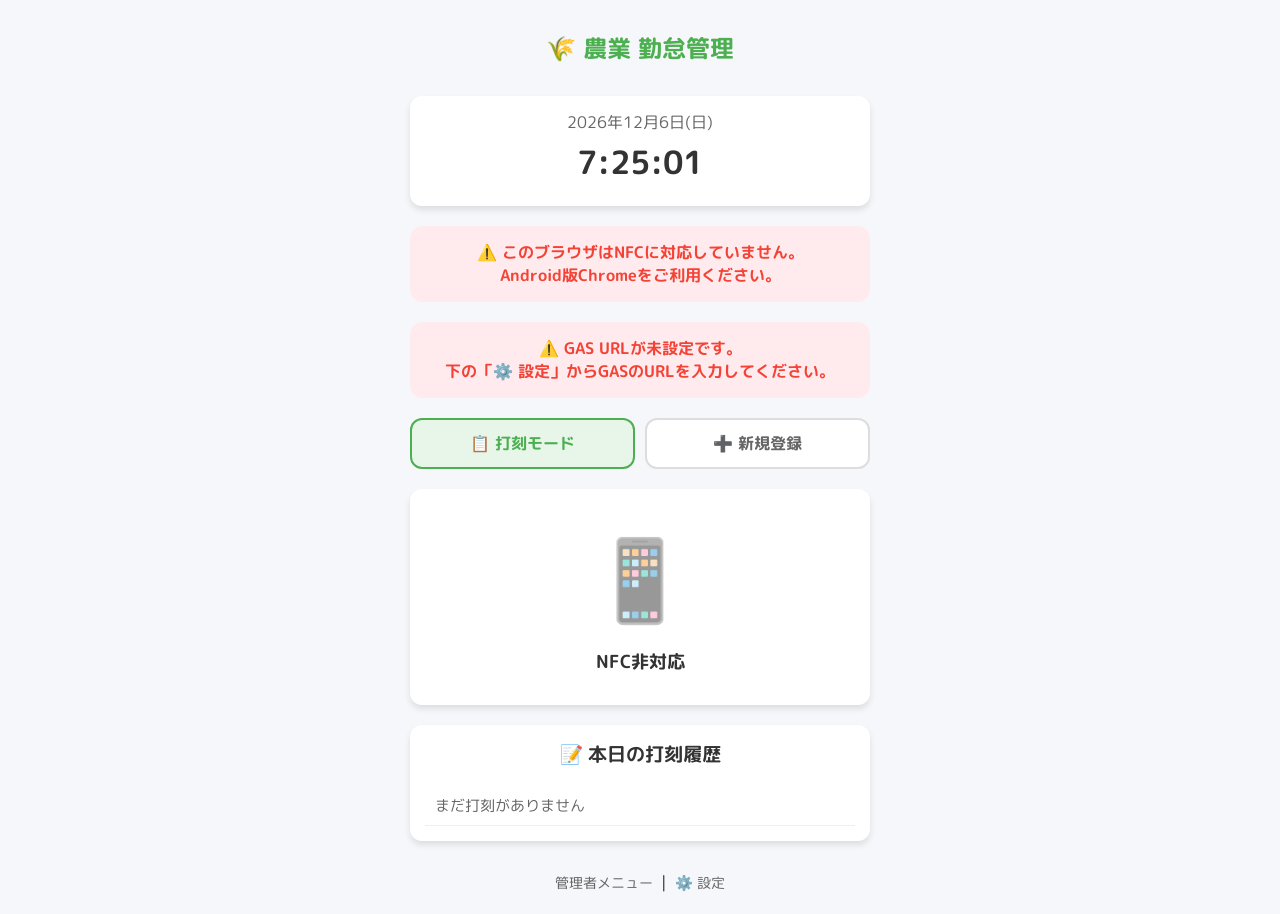
==== commit 0190885e: "Update and rename kintai_standalone.html to index.html" ====
--- a/index.html
+++ b/index.html
@@ -3,25 +3,23 @@
 
 <head>
     <meta charset="UTF-8">
-    <meta name="viewport" content="width=device-width, initial-scale=1.0, user-scalable=no">
-    <title>自動販売機管理</title>
+    <meta name="viewport" content="width=device-width, initial-scale=1.0, maximum-scale=1.0, user-scalable=no">
+    <title>農業勤怠管理システム</title>
     <link rel="preconnect" href="https://fonts.googleapis.com">
     <link rel="preconnect" href="https://fonts.gstatic.com" crossorigin>
     <link href="https://fonts.googleapis.com/css2?family=M+PLUS+Rounded+1c:wght@400;700&display=swap" rel="stylesheet">
     <style>
         :root {
             --primary-color: #4CAF50;
-            --primary-dark: #388E3C;
-            --secondary-color: #8BC34A;
-            --accent-color: #FFC107;
+            --secondary-color: #2196F3;
+            --break-color: #FF9800;
             --danger-color: #f44336;
-            --text-color: #333;
-            --bg-color: #f5f5f5;
-            --locker-bg: #fff;
-            --locker-empty: #e0e0e0;
-            --locker-border: #ccc;
+            --background-color: #f5f7fa;
+            --card-background: #ffffff;
+            --text-color: #333333;
+            --text-muted: #666666;
             --shadow: 0 4px 6px rgba(0, 0, 0, 0.1);
-            --radius: 12px;
+            --border-radius: 12px;
         }
 
         * {
@@ -29,1974 +27,767 @@
             -webkit-tap-highlight-color: transparent;
         }
 
-        html {
-            -webkit-text-size-adjust: 100%;
-        }
-
         body {
             font-family: 'M PLUS Rounded 1c', sans-serif;
-            background-color: var(--bg-color);
+            background-color: var(--background-color);
             color: var(--text-color);
             margin: 0;
-            padding: 10px;
-            display: flex;
-            justify-content: center;
-            min-height: 100vh;
-            min-height: -webkit-fill-available;
-        }
-
-        #app {
-            width: 100%;
-            max-width: 600px;
-            background: white;
-            padding: 15px;
-            border-radius: var(--radius);
-            box-shadow: var(--shadow);
-        }
-
-        .activity-warning {
-            background: #fff3e0;
-            color: #ef6c00;
-            padding: 8px;
-            text-align: center;
-            font-weight: bold;
-            border-radius: 8px;
-            border: 1px solid #ffe0b2;
-            margin-bottom: 5px;
-            animation: blink 2s infinite;
-        }
-
-        @keyframes blink {
-            0% {
-                opacity: 1;
-            }
-
-            50% {
-                opacity: 0.6;
-            }
-
-            100% {
-                opacity: 1;
-            }
-        }
-
-        .app-header {
-            display: flex;
-            flex-direction: column;
-            gap: 12px;
-            margin-bottom: 15px;
-            position: relative;
-            border-bottom: 2px solid #eee;
-            padding-bottom: 12px;
-        }
-
-        /* 縦向き固定の警告表示 */
-        #orientation-warning {
-            display: none;
-            position: fixed;
-            top: 0;
-            left: 0;
-            width: 100%;
-            height: 100%;
-            background: rgba(255, 255, 255, 0.98);
-            z-index: 10000;
-            flex-direction: column;
-            justify-content: center;
-            align-items: center;
-            text-align: center;
-            padding: 20px;
-        }
-
-        #orientation-warning .icon {
-            font-size: 60px;
-            margin-bottom: 20px;
-            animation: rotate-hint 2s infinite;
-        }
-
-        @keyframes rotate-hint {
-            0% {
-                transform: rotate(0deg);
-            }
-
-            50% {
-                transform: rotate(-90deg);
-            }
-
-            100% {
-                transform: rotate(0deg);
-            }
-        }
-
-        #orientation-warning p {
-            font-weight: bold;
-            font-size: 1.2rem;
-            color: var(--primary-dark);
-        }
-
-        /* JS制御に変更するためメディアクエリ削除 */
-        #orientation-warning {
-            /* 基本スタイルは維持、表示はJSで制御 */
-        }
-
-        .app-header h1 {
-            margin: 0;
-            text-align: center;
-            font-size: 1.6rem;
-            color: var(--primary-dark);
-        }
-
-        .mode-switch,
-        .machine-switch {
-            display: flex;
-            background: #eee;
-            padding: 4px;
-            border-radius: 25px;
-            overflow-x: auto;
-            -webkit-overflow-scrolling: touch;
-        }
-
-        .mode-btn,
-        .machine-tab {
-            flex: 1;
-            min-width: 70px;
-            border: none;
-            background: transparent;
-            padding: 12px 10px;
-            border-radius: 20px;
-            cursor: pointer;
-            font-weight: bold;
-            font-family: inherit;
-            transition: all 0.2s;
-            font-size: 1.1rem;
-            white-space: nowrap;
-        }
-
-        .mode-btn.active,
-        .machine-tab.active {
-            background: white;
-            box-shadow: 0 2px 4px rgba(0, 0, 0, 0.1);
-            color: var(--primary-color);
-        }
-
-        .mode-btn.active#mode-seller {
-            color: #E91E63;
-        }
-
-        .icon-btn {
-            position: absolute;
-            top: 0;
-            right: 0;
-            background: none;
-            border: none;
-            font-size: 1.5rem;
-            cursor: pointer;
-            padding: 5px;
-        }
-
-        .sales-summary {
-            display: flex;
-            justify-content: space-around;
-            background: linear-gradient(135deg, #E8F5E9, #C8E6C9);
-            border-radius: 10px;
-            padding: 12px 15px;
-            margin-bottom: 15px;
-            border: 2px solid var(--primary-color);
-        }
-
-        .sales-summary.hidden {
-            display: none;
-        }
-
-        .copy-mode-indicator {
-            margin-bottom: 15px;
-        }
-
-        .sales-summary-item {
+            padding: 0;
             display: flex;
             flex-direction: column;
             align-items: center;
-            gap: 4px;
-        }
-
-        .sales-label {
-            font-size: 1rem;
-            color: #666;
-            font-weight: bold;
-        }
-
-        .sales-amount {
-            font-size: 1.5rem;
-            font-weight: bold;
-            color: var(--primary-dark);
-        }
-
-        .bulk-purchase-area {
-            margin-bottom: 15px;
-        }
-
-        .bulk-purchase-area.hidden {
-            display: none;
-        }
-
-        .locker-grid {
-            display: grid;
-            grid-template-columns: repeat(3, 1fr);
-            gap: 8px;
-        }
-
-        .locker {
-            aspect-ratio: 1;
-            background: var(--locker-empty);
-            border: 2px solid var(--locker-border);
-            border-radius: 8px;
+            min-height: 100vh;
+        }
+
+        .container {
+            width: 100%;
+            max-width: 500px;
+            padding: 20px;
             display: flex;
             flex-direction: column;
+            gap: 20px;
+        }
+
+        header {
+            text-align: center;
+            padding: 10px 0;
+        }
+
+        h1 {
+            font-size: 1.5rem;
+            margin: 0;
+            color: var(--primary-color);
+        }
+
+        .status-card {
+            background: var(--card-background);
+            padding: 15px;
+            border-radius: var(--border-radius);
+            box-shadow: var(--shadow);
+            text-align: center;
+        }
+
+        .status-time {
+            font-size: 2rem;
+            font-weight: bold;
+            margin: 5px 0;
+        }
+
+        .status-date {
+            color: var(--text-muted);
+        }
+
+        select,
+        input[type="text"],
+        input[type="number"] {
+            width: 100%;
+            padding: 15px;
+            font-size: 1.1rem;
+            border-radius: var(--border-radius);
+            border: 1px solid #ddd;
+            background-color: white;
+            font-family: inherit;
+        }
+
+        .btn {
+            border: none;
+            border-radius: var(--border-radius);
+            padding: 20px 10px;
+            font-size: 1.2rem;
+            font-weight: bold;
+            color: white;
+            cursor: pointer;
+            width: 100%;
+            transition: transform 0.1s, opacity 0.2s;
+            display: flex;
             align-items: center;
             justify-content: center;
-            cursor: pointer;
-            padding: 5px;
-            transition: transform 0.1s;
-            user-select: none;
-            position: relative;
-            min-height: 90px;
-        }
-
-        .locker:active {
+            gap: 8px;
+            box-shadow: var(--shadow);
+        }
+
+        .btn:active {
             transform: scale(0.95);
         }
 
-        .locker.locked {
-            background: #E8F5E9;
-            border-color: var(--primary-color);
-        }
-
-        .locker-id {
-            position: absolute;
-            top: 4px;
-            left: 4px;
-            font-size: 0.95rem;
-            font-weight: bold;
-            color: #666;
-        }
-
-        .locker-product {
-            font-weight: bold;
-            font-size: 1.15rem;
-            margin-bottom: 4px;
+        .btn:disabled {
+            opacity: 0.5;
+            cursor: not-allowed;
+        }
+
+        .btn-primary {
+            background-color: var(--primary-color);
+        }
+
+        .btn-secondary {
+            background-color: var(--secondary-color);
+        }
+
+        .btn-warning {
+            background-color: var(--break-color);
+        }
+
+        .btn-danger {
+            background-color: var(--danger-color);
+        }
+
+        label {
+            font-weight: bold;
+            margin-bottom: 5px;
+            display: block;
+        }
+
+        /* NFC読み取りエリア */
+        .nfc-reader-area {
+            background: var(--card-background);
+            padding: 30px 20px;
+            border-radius: var(--border-radius);
+            box-shadow: var(--shadow);
             text-align: center;
-            word-break: break-all;
-        }
-
-        .locker-price {
-            background: var(--primary-color);
-            color: white;
-            padding: 3px 8px;
-            border-radius: 10px;
-            font-size: 1rem;
-        }
-
-        .locker-status {
-            color: #666;
+        }
+
+        .nfc-icon {
+            font-size: 5rem;
+            margin-bottom: 10px;
+            animation: pulse 2s infinite;
+        }
+
+        @keyframes pulse {
+
+            0%,
+            100% {
+                transform: scale(1);
+                opacity: 1;
+            }
+
+            50% {
+                transform: scale(1.1);
+                opacity: 0.7;
+            }
+        }
+
+        .nfc-reader-area.scanning .nfc-icon {
+            animation: pulse 1s infinite;
+        }
+
+        .nfc-reader-area.stopped .nfc-icon {
+            animation: none;
+            opacity: 0.4;
+        }
+
+        .nfc-status-text {
             font-size: 1.1rem;
-        }
-
-        .modal {
+            margin-top: 10px;
+            font-weight: bold;
+        }
+
+        /* モード切替タブ */
+        .mode-switch {
             display: flex;
-            position: fixed;
-            top: 0;
-            left: 0;
-            width: 100%;
-            height: 100%;
-            background: rgba(0, 0, 0, 0.5);
-            z-index: 100;
-            justify-content: center;
-            align-items: flex-start;
-            padding-top: 20px;
-            opacity: 1;
-            transition: opacity 0.2s;
-            overflow-y: auto;
-        }
-
-        .modal.hidden {
-            display: none;
-            opacity: 0;
-            pointer-events: none;
-        }
-
-        .modal-content {
+            gap: 10px;
+        }
+
+        .mode-switch button {
+            flex: 1;
+            padding: 12px;
+            border: 2px solid #ddd;
+            border-radius: var(--border-radius);
             background: white;
-            padding: 20px;
-            border-radius: var(--radius);
-            width: 95%;
-            max-width: 400px;
-            position: relative;
-            margin-bottom: 20px;
-        }
-
-        .modal-content.large-modal {
-            max-width: 500px;
-        }
-
-        .close-modal {
-            position: absolute;
-            top: 12px;
-            right: 15px;
-            font-size: 1.5rem;
-            cursor: pointer;
-            color: #666;
-            padding: 5px;
-        }
-
-        h2 {
-            margin-top: 0;
-            color: var(--primary-dark);
-            border-bottom: 2px solid #eee;
-            padding-bottom: 10px;
-            font-size: 1.2rem;
-        }
-
-        .action-btn {
-            width: 100%;
-            padding: 16px;
-            border: none;
-            border-radius: 8px;
-            font-size: 1.15rem;
-            font-weight: bold;
-            cursor: pointer;
-            margin-top: 10px;
-            font-family: inherit;
-            touch-action: manipulation;
-        }
-
-        .action-btn:disabled {
-            background: #ccc;
-            cursor: not-allowed;
-        }
-
-        .action-btn.primary {
-            background: var(--secondary-color);
-            color: #fff;
-        }
-
-        .action-btn.success {
-            background: var(--primary-color);
-            color: #fff;
-        }
-
-        .action-btn.warning {
-            background: var(--accent-color);
-            color: #333;
-        }
-
-        .action-btn.danger {
-            background: var(--danger-color);
-            color: #fff;
-        }
-
-        .price-display {
-            font-size: 1.8rem;
-            font-weight: bold;
-            color: var(--primary-dark);
-            text-align: center;
-            margin: 10px 0;
-        }
-
-        .selected-price {
-            text-align: center;
-            font-size: 1.1rem;
-            margin: 10px 0;
-        }
-
-        .selected-price span {
-            font-weight: bold;
-            color: var(--primary-dark);
-            font-size: 1.3rem;
-        }
-
-        .price-button-grid {
-            display: grid;
-            grid-template-columns: repeat(3, 1fr);
-            gap: 8px;
-            margin: 10px 0;
-        }
-
-        .price-btn {
-            padding: 15px 10px;
-            border: 2px solid var(--primary-color);
-            border-radius: 8px;
-            background: white;
-            color: var(--primary-color);
-            font-size: 1.1rem;
-            font-weight: bold;
-            cursor: pointer;
-            font-family: inherit;
-            transition: all 0.15s;
-        }
-
-        .price-btn:active,
-        .price-btn.selected {
-            background: var(--primary-color);
-            color: white;
-        }
-
-        .preset-grid {
-            display: grid;
-            grid-template-columns: repeat(2, 1fr);
-            gap: 8px;
-            margin: 10px 0;
-        }
-
-        .preset-btn {
-            padding: 12px 8px;
-            border: 1px solid #ddd;
-            border-radius: 8px;
-            background: white;
-            cursor: pointer;
-            font-family: inherit;
-            font-size: 0.95rem;
-            transition: background 0.2s;
-        }
-
-        .preset-btn:active {
-            background: #f0f0f0;
-        }
-
-        .preset-btn.selected {
-            background: var(--primary-color);
-            color: white;
-            border-color: var(--primary-color);
-        }
-
-        .custom-input-area input,
-        .add-preset-form input {
-            width: 100%;
-            padding: 12px;
-            border: 1px solid #ddd;
-            border-radius: 6px;
             font-family: inherit;
             font-size: 1rem;
-            margin-top: 8px;
-        }
-
-        .tabs {
-            display: flex;
-            gap: 5px;
+            font-weight: bold;
+            cursor: pointer;
+            color: var(--text-muted);
+        }
+
+        .mode-switch button.active {
+            border-color: var(--primary-color);
+            color: var(--primary-color);
+            background: #e8f5e9;
+        }
+
+        /* 打刻結果 */
+        .punch-result {
+            display: none;
+            background: var(--card-background);
+            padding: 20px;
+            border-radius: var(--border-radius);
+            box-shadow: var(--shadow);
+            text-align: center;
+        }
+
+        .punch-result.visible {
+            display: block;
+        }
+
+        .punch-result .result-icon {
+            font-size: 3rem;
+            margin-bottom: 10px;
+        }
+
+        .punch-result .result-name {
+            font-size: 1.5rem;
+            font-weight: bold;
+        }
+
+        .punch-result .result-type {
+            font-size: 1.2rem;
+            color: var(--text-muted);
+            margin: 5px 0;
+        }
+
+        .punch-result .result-time {
+            font-size: 2rem;
+            font-weight: bold;
+            color: var(--primary-color);
+        }
+
+        /* 登録フォーム */
+        .register-form {
+            display: none;
+            background: var(--card-background);
+            padding: 20px;
+            border-radius: var(--border-radius);
+            box-shadow: var(--shadow);
+        }
+
+        .register-form.visible {
+            display: block;
+        }
+
+        .register-form h3 {
+            margin-top: 0;
+            color: var(--break-color);
+        }
+
+        .register-form .form-group {
             margin-bottom: 15px;
-            border-bottom: 1px solid #ddd;
-            overflow-x: auto;
-            -webkit-overflow-scrolling: touch;
-        }
-
-        .tab-btn {
-            padding: 8px 10px;
-            border: none;
-            background: none;
-            cursor: pointer;
-            font-family: inherit;
-            opacity: 0.6;
-            border-bottom: 3px solid transparent;
-            white-space: nowrap;
-            font-size: 0.9rem;
-        }
-
-        .tab-btn.active {
-            opacity: 1;
-            border-bottom-color: var(--primary-color);
-            font-weight: bold;
-        }
-
-        .tab-content {
+        }
+
+        .serial-display {
+            background: #f0f0f0;
+            padding: 10px;
+            border-radius: 8px;
+            font-family: monospace;
+            font-size: 1rem;
+            word-break: break-all;
+            margin-bottom: 15px;
+        }
+
+        /* 設定パネル */
+        .settings-panel {
             display: none;
-        }
-
-        .tab-content.active {
+            background: var(--card-background);
+            padding: 20px;
+            border-radius: var(--border-radius);
+            box-shadow: var(--shadow);
+        }
+
+        .settings-panel.visible {
             display: block;
         }
 
-        .machine-actions {
-            display: flex;
-            flex-direction: column;
-            gap: 10px;
-            margin-top: 15px;
-        }
-
-        .sales-controls {
+        .settings-panel h3 {
+            margin-top: 0;
+            color: var(--text-muted);
+        }
+
+        /* 管理者パネル */
+        .admin-panel {
+            display: none;
+            background: var(--card-background);
+            padding: 20px;
+            border-radius: var(--border-radius);
+            box-shadow: var(--shadow);
+        }
+
+        .admin-panel.visible {
+            display: block;
+        }
+
+        .admin-panel h3 {
+            margin-top: 0;
+            color: var(--primary-color);
+        }
+
+        .staff-status-list {
+            list-style: none;
+            padding: 0;
+            margin: 10px 0;
+        }
+
+        .staff-status-list li {
+            padding: 10px;
+            border-bottom: 1px solid #eee;
             display: flex;
             justify-content: space-between;
             align-items: center;
-            margin-bottom: 10px;
-            flex-wrap: wrap;
-            gap: 10px;
-        }
-
-        .sales-controls select {
-            padding: 8px;
-            border-radius: 6px;
-            border: 1px solid #ddd;
-            font-family: inherit;
-        }
-
-        .sales-list-container {
-            max-height: 250px;
-            overflow-y: auto;
-            border: 1px solid #eee;
-            border-radius: 6px;
-            -webkit-overflow-scrolling: touch;
-        }
-
-        #sales-table {
-            width: 100%;
-            border-collapse: collapse;
-            font-size: 0.85rem;
-        }
-
-        #sales-table th,
-        #sales-table td {
-            padding: 8px 6px;
-            text-align: left;
-            border-bottom: 1px solid #eee;
-        }
-
-        #sales-table th {
-            background: #f9f9f9;
-        }
-
-        .delete-record-btn {
+        }
+
+        .status-badge {
+            padding: 3px 8px;
+            border-radius: 4px;
+            font-size: 0.8rem;
+            font-weight: bold;
+        }
+
+        .status-badge.on-duty {
+            background: #c8e6c9;
+            color: #2e7d32;
+        }
+
+        .status-badge.breaking {
+            background: #fff3e0;
+            color: #ef6c00;
+        }
+
+        .status-badge.off-duty {
+            background: #eeeeee;
+            color: #666666;
+        }
+
+        .admin-link {
+            text-align: center;
+            margin-top: 10px;
+        }
+
+        .admin-link a {
+            color: var(--text-muted);
+            text-decoration: none;
+            font-size: 0.9rem;
+        }
+
+        .hidden {
+            display: none !important;
+        }
+
+        .error-banner {
             background: #ffebee;
             color: var(--danger-color);
-            border: none;
-            padding: 5px 8px;
-            border-radius: 4px;
-            cursor: pointer;
-            font-size: 0.8rem;
-        }
-
-        .preset-list-item {
+            padding: 15px;
+            border-radius: var(--border-radius);
+            text-align: center;
+            font-weight: bold;
+        }
+
+        .history-list {
+            list-style: none;
+            padding: 0;
+            margin: 10px 0 0 0;
+            max-height: 200px;
+            overflow-y: auto;
+        }
+
+        .history-list li {
+            padding: 8px 10px;
+            border-bottom: 1px solid #eee;
+            font-size: 0.95rem;
             display: flex;
             justify-content: space-between;
-            padding: 10px;
-            border-bottom: 1px solid #eee;
-            align-items: center;
-        }
-
-        .remove-preset-btn {
-            color: var(--danger-color);
-            background: none;
-            border: none;
-            cursor: pointer;
-            font-size: 1.2rem;
-            padding: 5px;
-        }
-
-        .hidden {
-            display: none !important;
-        }
-
-        .copy-mode-indicator {
-            background: linear-gradient(135deg, #e3f2fd, #bbdefb);
-            border: 2px solid #2196F3;
-            border-radius: 8px;
-            padding: 10px 15px;
-            display: flex;
-            justify-content: space-between;
-            align-items: center;
-            gap: 10px;
-            font-size: 0.9rem;
-        }
-
-        .copy-mode-indicator span {
-            flex: 1;
-        }
-
-        .cancel-copy-btn {
-            background: #fff;
-            border: 1px solid #2196F3;
-            color: #2196F3;
-            padding: 6px 12px;
-            border-radius: 6px;
-            cursor: pointer;
-            font-family: inherit;
-            font-size: 0.85rem;
-        }
-
-        .locker.copy-target {
-            border: 3px dashed #2196F3 !important;
-            animation: pulse-border 1s infinite;
-        }
-
-        @keyframes pulse-border {
-
-            0%,
-            100% {
-                border-color: #2196F3;
-            }
-
-            50% {
-                border-color: #90CAF9;
-            }
-        }
-
-        /* Machine Settings & General Settings */
-        .setting-item {
-            padding: 15px 0;
-        }
-
-        .setting-desc {
-            font-size: 0.85rem;
-            color: #666;
-            margin-top: 8px;
-        }
-
-        hr {
-            border: none;
-            border-top: 1px solid #eee;
-        }
-
-        .text-danger {
-            color: var(--danger-color);
-            font-size: 0.9rem;
-            font-weight: bold;
-        }
-
-        /* Toggle Switch */
-        .toggle-container {
-            display: flex;
-            justify-content: space-between;
-            align-items: center;
-            cursor: pointer;
-            font-weight: bold;
-        }
-
-        .toggle-container input {
-            display: none;
-        }
-
-        .checkmark {
-            position: relative;
-            width: 50px;
-            height: 26px;
-            background-color: #ccc;
-            border-radius: 13px;
-            transition: background-color 0.2s;
-        }
-
-        .checkmark::after {
-            content: "";
-            position: absolute;
-            width: 22px;
-            height: 22px;
-            background-color: white;
-            border-radius: 50%;
-            top: 2px;
-            left: 2px;
-            transition: transform 0.2s;
-        }
-
-        input:checked+.checkmark {
-            background-color: var(--primary-color);
-        }
-
-        input:checked+.checkmark::after {
-            transform: translateX(24px);
-        }
-
-        .cloud-setting {
-            display: flex;
-            gap: 10px;
-            margin-top: 5px;
-        }
-
-        .cloud-setting input {
-            flex: 1;
-            padding: 10px;
-            border: 1px solid #ddd;
-            border-radius: 8px;
-            font-size: 0.9rem;
-        }
-
-        .cloud-setting .action-btn {
-            width: auto;
-            margin: 0;
-            padding: 10px 15px;
-        }
-
-        /* Undo Notification */
-        .undo-notification {
-            position: fixed;
-            bottom: 20px;
-            left: 50%;
-            transform: translateX(-50%);
-            background: rgba(0, 0, 0, 0.8);
-            color: white;
-            padding: 12px 20px;
-            border-radius: 30px;
-            display: flex;
-            align-items: center;
-            gap: 15px;
-            z-index: 1000;
-            box-shadow: 0 4px 12px rgba(0, 0, 0, 0.2);
-            font-size: 0.95rem;
-        }
-
-        .undo-notification button {
-            background: var(--accent-color);
-            border: none;
-            color: #333;
-            padding: 5px 12px;
-            border-radius: 15px;
-            font-weight: bold;
-            cursor: pointer;
-            font-family: inherit;
-        }
-
-        @media (max-width: 400px) {
-            .locker-product {
-                font-size: 0.85rem;
-            }
-
-            .locker-price {
-                font-size: 0.75rem;
-            }
-
-            .price-btn {
-                padding: 12px 8px;
-                font-size: 1rem;
-            }
-
-            .preset-btn {
-                padding: 10px 6px;
-                font-size: 0.85rem;
-            }
         }
     </style>
 </head>
 
 <body>
-    <div id="orientation-warning">
-        <div class="icon">📱</div>
-        <p>画面を縦向きにして<br>ご利用ください</p>
+    <div class="container">
+        <header>
+            <h1>🌾 農業 勤怠管理</h1>
+        </header>
+
+        <!-- 時計 -->
+        <section class="status-card">
+            <div id="current-date" class="status-date">読み込み中...</div>
+            <div id="current-time" class="status-time">--:--:--</div>
+        </section>
+
+        <!-- NFC非対応エラー -->
+        <div id="nfc-error" class="error-banner hidden">
+            ⚠️ このブラウザはNFCに対応していません。<br>Android版Chromeをご利用ください。
+        </div>
+
+        <!-- GAS URL未設定エラー -->
+        <div id="gas-error" class="error-banner hidden">
+            ⚠️ GAS URLが未設定です。<br>下の「⚙️ 設定」からGASのURLを入力してください。
+        </div>
+
+        <!-- モード切替 -->
+        <div class="mode-switch">
+            <button id="mode-reader" class="active" onclick="switchMode('reader')">📋 打刻モード</button>
+            <button id="mode-register" onclick="switchMode('register')">➕ 新規登録</button>
+        </div>
+
+        <!-- NFCリーダーエリア -->
+        <section id="nfc-reader-area" class="nfc-reader-area scanning">
+            <div class="nfc-icon">📱</div>
+            <div id="nfc-status" class="nfc-status-text">NFCタグをかざしてください</div>
+        </section>
+
+        <!-- 打刻結果 -->
+        <section id="punch-result" class="punch-result">
+            <div class="result-icon" id="result-icon">✅</div>
+            <div class="result-name" id="result-name"></div>
+            <div class="result-type" id="result-type"></div>
+            <div class="result-time" id="result-time"></div>
+        </section>
+
+        <!-- 新規登録フォーム -->
+        <section id="register-form" class="register-form">
+            <h3>🆕 新規NFCタグ登録</h3>
+            <p>NFCタグをかざして登録を開始してください。</p>
+            <div id="register-serial-area" class="hidden">
+                <label>検出されたシリアル番号</label>
+                <div id="register-serial" class="serial-display">--</div>
+                <div class="form-group">
+                    <label for="register-name">名前</label>
+                    <input type="text" id="register-name" placeholder="例: 田中太郎">
+                </div>
+                <div class="form-group">
+                    <label for="register-wage">時給 (円)</label>
+                    <input type="number" id="register-wage" placeholder="例: 1000" value="1000">
+                </div>
+                <button class="btn btn-warning" onclick="registerTag()">登録する</button>
+            </div>
+        </section>
+
+        <!-- 本日の打刻履歴 -->
+        <section class="status-card">
+            <h3 style="margin-top:0;">📝 本日の打刻履歴</h3>
+            <ul id="history-list" class="history-list">
+                <li style="color: var(--text-muted);">まだ打刻がありません</li>
+            </ul>
+        </section>
+
+        <!-- 管理者パネル -->
+        <section id="admin-panel" class="admin-panel">
+            <h3>⚙️ 管理者メニュー</h3>
+            <h4>スタッフ稼働状況</h4>
+            <ul id="staff-status-list" class="staff-status-list"></ul>
+            <button class="btn btn-secondary" onclick="exportCSV()" style="margin-top:10px;">CSV出力</button>
+        </section>
+
+        <div class="admin-link">
+            <a href="#" onclick="toggleAdmin(event)">管理者メニュー</a>
+            &nbsp;|&nbsp;
+            <a href="#" onclick="toggleSettings(event)">⚙️ 設定</a>
+        </div>
+
+        <!-- 設定パネル -->
+        <section id="settings-panel" class="settings-panel">
+            <h3>⚙️ GAS接続設定</h3>
+            <div class="form-group" style="margin-bottom:15px;">
+                <label for="gas-url">GAS WebアプリURL</label>
+                <input type="text" id="gas-url" placeholder="https://script.google.com/macros/s/xxxxx/exec">
+            </div>
+            <button class="btn btn-primary" onclick="saveGasUrl()">保存</button>
+        </section>
     </div>
-    <div id="app">
-        <header class="app-header">
-            <div id="activity-warning" class="activity-warning hidden">⚠️ 他のユーザーが操作中かもしれません</div>
-            <h1>自動販売機管理</h1>
-            <div class="mode-switch">
-                <button id="mode-seller" class="mode-btn active">販売者</button>
-                <button id="mode-buyer" class="mode-btn">購入者</button>
-            </div>
-            <div id="machine-switch" class="machine-switch">
-            </div>
-            <button id="menu-btn" class="icon-btn" aria-label="メニュー">⚙️</button>
-        </header>
-
-        <main class="vending-machine">
-            <div id="sales-summary" class="sales-summary hidden">
-                <div class="sales-summary-item">
-                    <span class="sales-label">前日</span>
-                    <span id="yesterday-sales" class="sales-amount">¥0</span>
-                </div>
-                <div class="sales-summary-item">
-                    <span class="sales-label">今日</span>
-                    <span id="today-sales" class="sales-amount">¥0</span>
-                </div>
-            </div>
-            <div id="bulk-purchase-area" class="bulk-purchase-area hidden">
-                <button id="bulk-purchase-btn" class="action-btn warning">この自販機の商品を一括購入</button>
-            </div>
-            <div id="copy-mode-indicator" class="copy-mode-indicator hidden">
-                <span>📋 コピー中: <strong id="copy-product-info"></strong></span>
-                <button id="cancel-copy-btn" class="cancel-copy-btn">完了</button>
-            </div>
-            <div id="locker-grid" class="locker-grid">
-            </div>
-        </main>
-
-        <div id="buyer-modal" class="modal hidden">
-            <div class="modal-content">
-                <span class="close-modal">&times;</span>
-                <h2 id="buyer-product-name">商品名</h2>
-                <p id="buyer-product-price" class="price-display">¥0</p>
-                <div class="coin-slot-area">
-                    <p>投入金額: <span id="inserted-amount">0</span>円</p>
-                    <button id="insert-coin-btn" class="action-btn primary">100円投入</button>
-                </div>
-                <button id="unlock-btn" class="action-btn success" disabled>解錠して取り出す</button>
-            </div>
-        </div>
-
-        <div id="seller-modal" class="modal hidden">
-            <div class="modal-content">
-                <span class="close-modal">&times;</span>
-                <h2>商品登録</h2>
-                <div class="preset-area">
-                    <p>商品名を選択:</p>
-                    <div id="preset-buttons" class="preset-grid">
-                    </div>
-                    <div class="custom-input-area">
-                        <input type="text" id="custom-product-name" placeholder="直接入力も可能">
-                    </div>
-                </div>
-                <div class="price-setting-area">
-                    <p>価格設定:</p>
-                    <div id="price-buttons" class="price-button-grid">
-                    </div>
-                    <p class="selected-price">選択中: <span id="setting-price">¥100</span></p>
-                </div>
-                <div class="seller-actions">
-                    <button id="register-btn" class="action-btn success">登録して施錠</button>
-                    <button id="copy-product-btn" class="action-btn primary hidden">この商品をコピー</button>
-                    <button id="admin-purchase-btn" class="action-btn warning hidden">管理者購入 (硬貨不要)</button>
-                    <button id="clear-locker-btn" class="action-btn danger hidden">取下げ (売上なし)</button>
-                </div>
-            </div>
-        </div>
-
-        <div id="admin-modal" class="modal hidden">
-            <div class="modal-content large-modal">
-                <span class="close-modal">&times;</span>
-                <h2>管理メニュー</h2>
-
-                <div class="tabs">
-                    <button class="tab-btn active" data-tab="sales">売上管理</button>
-                    <button class="tab-btn" data-tab="machines">自販機設定</button>
-                    <button class="tab-btn" data-tab="presets">プリセット</button>
-                    <button class="tab-btn" data-tab="data">データ</button>
-                </div>
-
-                <div id="tab-sales" class="tab-content active">
-                    <div class="sales-controls">
-                        <select id="sales-period">
-                            <option value="daily">日別</option>
-                            <option value="monthly">月別</option>
-                        </select>
-                        <span id="total-sales">合計: ¥0</span>
-                    </div>
-                    <div class="sales-list-container">
-                        <table id="sales-table">
-                            <thead>
-                                <tr>
-                                    <th>日時</th>
-                                    <th>商品</th>
-                                    <th>金額</th>
-                                    <th>操作</th>
-                                </tr>
-                            </thead>
-                            <tbody id="sales-table-body">
-                            </tbody>
-                        </table>
-                    </div>
-                </div>
-
-                <div id="tab-machines" class="tab-content">
-                    <div class="setting-item">
-                        <label class="toggle-container">
-                            <span>ワンクリック購入モード</span>
-                            <input type="checkbox" id="one-click-toggle">
-                            <span class="checkmark"></span>
-                        </label>
-                        <p class="setting-desc">購入時に投入金額の操作をスキップし、タップですぐにカギを開けます。</p>
-                    </div>
-                    <hr>
-                    <div class="setting-item">
-                        <p>クラウド同期（Googleスプレッドシート）</p>
-                        <div class="cloud-sync-controls" style="margin-bottom: 15px;">
-                            <label class="toggle-container">
-                                <span>自動同期を有効にする</span>
-                                <input type="checkbox" id="auto-sync-toggle">
-                                <span class="checkmark"></span>
-                            </label>
-                            <button id="manual-sync-btn" class="action-btn success"
-                                style="margin-top: 10px; width: 100%;">クラウドから最新データを取得</button>
-                        </div>
-                        <div id="cloud-url-display-area" class="cloud-setting">
-                            <input type="password" id="cloud-url-input" placeholder="GAS WebアプリのURL" readonly>
-                            <button id="edit-cloud-url-btn" class="action-btn primary">編集</button>
-                        </div>
-                        <div id="cloud-url-edit-area" class="cloud-setting hidden">
-                            <input type="text" id="cloud-url-edit-input" placeholder="URLを貼り付け">
-                            <button id="save-cloud-url-btn" class="action-btn success">保存</button>
-                        </div>
-                        <p class="setting-desc">URLを設定すると、複数端末で在庫や売上が共有されます。</p>
-                    </div>
-                    <hr>
-                    <div class="setting-item">
-                        <p>現在の自販機台数: <strong id="machine-count">2</strong>台</p>
-                        <div class="machine-actions">
-                            <button id="add-machine-btn" class="action-btn primary">自販機を追加</button>
-                            <button id="remove-machine-btn" class="action-btn danger">最後の自販機を削除</button>
-                        </div>
-                    </div>
-                </div>
-
-                <div id="tab-presets" class="tab-content">
-                    <div id="edit-preset-list" class="preset-list">
-                    </div>
-                    <div class="add-preset-form">
-                        <input type="text" id="new-preset-name" placeholder="新しい野菜名">
-                        <button id="add-preset-btn" class="action-btn">追加</button>
-                    </div>
-                </div>
-
-                <div id="tab-data" class="tab-content">
-                    <div class="setting-item">
-                        <p>データをJSONファイルとして保存・復元できます。</p>
-                        <div class="data-actions">
-                            <button id="download-data-btn" class="action-btn primary">データをダウンロード</button>
-                            <div class="upload-area">
-                                <input type="file" id="upload-data-input" accept=".json">
-                                <button id="upload-data-btn" class="action-btn warning">データを取り込み</button>
-                            </div>
-                        </div>
-                    </div>
-                    <hr>
-                    <div class="setting-item">
-                        <p><strong>クラウド同期の設定方法:</strong><br>
-                            1. Googleスプレッドシートを作成し、拡張機能のApps Scriptに専用コードを貼り付けます。<br>
-                            2. Webアプリとしてデプロイし、発行されたURLを「自販機設定」タブに入力してください。<br>
-                            ※詳細は <code>GAS_INSTRUCTIONS.md</code> を参照してください。</p>
-                    </div>
-                    <hr>
-                    <div class="setting-item">
-                        <p class="text-danger">⚠️ 売上履歴をリセットします（在庫は維持されます）。</p>
-                        <button id="clear-all-sales-btn" class="action-btn danger">売上データをすべて削除</button>
-                    </div>
-                </div>
-            </div>
-        </div>
-
-    </div>
 
     <script>
-        const STORAGE_KEY = 'vending_machine_data';
-        const DEFAULT_PRESETS = ['大玉トマト', '中玉トマト', 'ミニトマト', 'レタス', 'いちご', 'キュウリ'];
-        const TOTAL_ROWS = 6;
-        const TOTAL_COLS = 3;
-        const PRICE_OPTIONS = [100, 200, 300, 400, 500, 600, 700, 800, 900];
-
-        // 状態管理
-        let state = {
-            data: {
-                lockers: [],
-                sales: [],
-                presets: [...DEFAULT_PRESETS],
-                machineCount: 2,
-                cloudUrl: '', // クラウド同期URL
-                autoSync: true
-            },
-            currentMachine: 1,
-            mode: 'seller',
-            selectedLockerId: null,
-            tempPrice: 100,
-            tempAmount: 0,
-            copyMode: false,
-            copyProduct: null,
-            oneClickMode: false,
-            lastPurchase: null,
-            isSyncing: false,       // 送信中フラグ
-            lastLocalEditTime: 0    // 最終操作時刻
-        };
-
-        document.addEventListener('DOMContentLoaded', () => {
-            loadData();
-            initLockers();
-            renderApp();
-            setupEventListeners();
-
-            // クラウド設定があれば初回同期
-            if (state.data.cloudUrl) {
-                fetchFromCloud();
-            }
-
-            // 定期同期設定 (30秒ごと)
-            setInterval(() => {
-                const isModalOpen = Array.from(document.querySelectorAll('.modal')).some(m => !m.classList.contains('hidden'));
-
-                if (state.data.cloudUrl && state.data.autoSync && !state.copyMode && !isModalOpen) {
-                    fetchFromCloud(true);
-                }
-            }, 30000);
-
-            // 画面の向きを縦にロック
-            if (screen.orientation && screen.orientation.lock) {
-                screen.orientation.lock('portrait').catch(err => {
-                    console.log('Orientation lock failed:', err);
+        // ===== 定数 =====
+        const COOLDOWN_MS = 3000;
+        let lastPunchTime = 0;
+        let currentMode = 'reader';
+        let pendingSerialNo = null;
+
+        // GAS URLをlocalStorageから取得
+        let GAS_URL = localStorage.getItem('kintai_gas_url') || '';
+
+        // ===== 初期化 =====
+        function init() {
+            updateClock();
+            setInterval(updateClock, 1000);
+
+            // GAS URL表示
+            document.getElementById('gas-url').value = GAS_URL;
+            if (!GAS_URL) {
+                document.getElementById('gas-error').classList.remove('hidden');
+            }
+
+            // NFC対応チェック
+            if (!('NDEFReader' in window)) {
+                document.getElementById('nfc-error').classList.remove('hidden');
+                document.getElementById('nfc-reader-area').classList.add('stopped');
+                document.getElementById('nfc-status').textContent = 'NFC非対応';
+                return;
+            }
+
+            startNFCReader();
+            loadTodayHistory();
+        }
+
+        // ===== 時計 =====
+        function updateClock() {
+            const now = new Date();
+            const opts = { year: 'numeric', month: 'long', day: 'numeric', weekday: 'short' };
+            document.getElementById('current-date').textContent = now.toLocaleDateString('ja-JP', opts);
+            document.getElementById('current-time').textContent = now.toLocaleTimeString('ja-JP', { hour12: false });
+        }
+
+        // ===== GAS URL保存 =====
+        function saveGasUrl() {
+            const url = document.getElementById('gas-url').value.trim();
+            if (!url) {
+                alert('URLを入力してください');
+                return;
+            }
+            GAS_URL = url;
+            localStorage.setItem('kintai_gas_url', url);
+            document.getElementById('gas-error').classList.add('hidden');
+            document.getElementById('settings-panel').classList.remove('visible');
+            alert('GAS URLを保存しました！');
+            loadTodayHistory();
+        }
+
+        // ===== GAS API呼び出し（GET） =====
+        async function callGasGet(action) {
+            if (!GAS_URL) throw new Error('GAS URLが未設定です');
+            const url = `${GAS_URL}?action=${encodeURIComponent(action)}`;
+            const response = await fetch(url);
+            return response.json();
+        }
+
+        // ===== GAS API呼び出し（POST） =====
+        async function callGasPost(action, data) {
+            if (!GAS_URL) throw new Error('GAS URLが未設定です');
+            const response = await fetch(GAS_URL, {
+                method: 'POST',
+                headers: { 'Content-Type': 'text/plain' },
+                body: JSON.stringify({ action: action, data: data })
+            });
+            return response.json();
+        }
+
+        // ===== NFC読み取り開始 =====
+        async function startNFCReader() {
+            try {
+                const controller = new AbortController();
+                const reader = new NDEFReader();
+                await reader.scan({ signal: controller.signal });
+
+                document.getElementById('nfc-status').textContent = 'NFCタグをかざしてください';
+                document.getElementById('nfc-reader-area').classList.add('scanning');
+                document.getElementById('nfc-reader-area').classList.remove('stopped');
+
+                reader.addEventListener('reading', ({ serialNumber }) => {
+                    handleNFCRead(serialNumber);
                 });
-            }
-        });
-
-        function loadData() {
-            const json = localStorage.getItem(STORAGE_KEY);
-            if (json) {
-                try {
-                    const parsed = JSON.parse(json);
-                    state.data = { ...state.data, ...parsed };
-                    if (state.data.autoSync === undefined) state.data.autoSync = true;
-                    if (!state.data.presets) state.data.presets = [...DEFAULT_PRESETS];
-                    if (!state.data.machineCount) state.data.machineCount = 2;
-                } catch (e) {
-                    console.error('データ読み込みエラー', e);
-                }
-            }
-        }
-
-        function saveData() {
-            state.lastLocalEditTime = Date.now(); // 操作時刻を記録
-            localStorage.setItem(STORAGE_KEY, JSON.stringify(state.data));
-            if (state.data.cloudUrl) {
-                pushToCloud();
-            }
-        }
-
-        function initLockers() {
-            const isOrderCorrect = state.data.lockers.length > 0 &&
-                state.data.lockers[0].col === 3 &&
-                state.data.lockers[0].row === 1;
-
-            if (state.data.lockers.length === 0 || !state.data.lockers[0].coordNum || !isOrderCorrect) {
-                if (state.data.lockers.length > 0) {
-                    sortLockersCorrectly();
+
+                reader.addEventListener('readingerror', () => {
+                    document.getElementById('nfc-status').textContent = '読み取りエラー。もう一度かざしてください。';
+                });
+            } catch (error) {
+                console.error('NFC起動エラー:', error);
+                document.getElementById('nfc-status').textContent = 'NFCの起動に失敗: ' + error.message;
+                document.getElementById('nfc-reader-area').classList.add('stopped');
+            }
+        }
+
+        // ===== NFCタグ読み取り =====
+        function handleNFCRead(serialNumber) {
+            const now = Date.now();
+            if (now - lastPunchTime < COOLDOWN_MS) return;
+            lastPunchTime = now;
+
+            // バイブレーション
+            if (navigator.vibrate) navigator.vibrate(200);
+
+            if (currentMode === 'register') {
+                handleRegisterScan(serialNumber);
+            } else {
+                handlePunchScan(serialNumber);
+            }
+        }
+
+        // ===== 打刻処理 =====
+        async function handlePunchScan(serialNumber) {
+            const now = new Date();
+            const roundedMin = Math.floor(now.getMinutes() / 5) * 5;
+            const punchTime = new Date(now.getFullYear(), now.getMonth(), now.getDate(), now.getHours(), roundedMin);
+            const timeStr = `${punchTime.getHours().toString().padStart(2, '0')}:${punchTime.getMinutes().toString().padStart(2, '0')}`;
+
+            document.getElementById('nfc-status').textContent = '通信中...';
+
+            try {
+                const result = await callGasPost('recordPunchByNFC', {
+                    serialNumber: serialNumber,
+                    time: punchTime.toISOString(),
+                    timeDisplay: timeStr
+                });
+
+                if (result.error) {
+                    showPunchResult('❓', result.error, '', timeStr);
                 } else {
-                    state.data.lockers = [];
-                    for (let m = 1; m <= state.data.machineCount; m++) {
-                        createLockers(m);
-                    }
-                }
-            } else {
-                const existingMachineIds = new Set(state.data.lockers.map(l => l.machineId));
-                for (let m = 1; m <= state.data.machineCount; m++) {
-                    if (!existingMachineIds.has(m)) createLockers(m);
-                }
-            }
-            saveDataLocally();
-        }
-
-        function sortLockersCorrectly() {
-            state.data.lockers.sort((a, b) => {
-                if (a.machineId !== b.machineId) return a.machineId - b.machineId;
-                if (a.row !== b.row) return a.row - b.row;
-                return b.col - a.col;
-            });
-        }
-
-        function createLockers(m) {
-            // 右上が1-1になるよう、[3列, 2列, 1列]の順で生成する
-            for (let r = 1; r <= TOTAL_ROWS; r++) {
-                for (let c = 3; c >= 1; c--) {
-                    state.data.lockers.push({
-                        id: `${m}-${r}-${c}`,
-                        machineId: m, machineNum: m,
-                        row: r, col: c,
-                        coordNum: `${c}-${r}`,
-                        isLocked: false, productName: '', price: 0, insertedAmount: 0
-                    });
-                }
-            }
-        }
-
-        function renderApp() {
-            renderHeader();
-            renderMachineTabs();
-            renderLockers();
-            renderBulkPurchaseArea();
-            renderSalesSummary();
-            renderCopyModeIndicator();
-            renderAdminSales();
-            renderAdminPresets();
-            renderMachineSettings();
-            renderDataSettings();
-        }
-
-        function renderHeader() {
-            document.querySelectorAll('.mode-btn').forEach(btn => btn.classList.remove('active'));
-            document.getElementById(state.mode === 'buyer' ? 'mode-buyer' : 'mode-seller').classList.add('active');
-        }
-
-        function renderMachineTabs() {
-            const container = document.getElementById('machine-switch');
-            container.innerHTML = '';
-            for (let m = 1; m <= state.data.machineCount; m++) {
-                const btn = document.createElement('button');
-                btn.className = `machine-tab ${m === state.currentMachine ? 'active' : ''}`;
-                btn.dataset.machine = m;
-                btn.textContent = `自販機${m}`;
-                btn.onclick = () => {
-                    state.currentMachine = m;
-                    renderApp();
-                };
-                container.appendChild(btn);
-            }
-        }
-
-        function renderLockers() {
-            const grid = document.getElementById('locker-grid');
-            grid.innerHTML = '';
-            const targetLockers = state.data.lockers.filter(l => l.machineId === state.currentMachine);
-            targetLockers.forEach(locker => {
-                const el = document.createElement('div');
-                let classes = 'locker';
-                if (locker.isLocked) classes += ' locked';
-                if (state.copyMode && !locker.isLocked) classes += ' copy-target';
-                el.className = classes;
-                el.dataset.id = locker.id;
-                el.onclick = () => handleLockerClick(locker);
-
-                const idSpan = document.createElement('span');
-                idSpan.className = 'locker-id';
-                idSpan.textContent = locker.coordNum;
-
-                const contentDiv = document.createElement('div');
-                contentDiv.style.textAlign = 'center';
-                contentDiv.style.width = '100%';
-
-                if (locker.isLocked) {
-                    contentDiv.innerHTML = `
-                        <div class="locker-product">${escapeHtml(locker.productName)}</div>
-                        <div class="locker-price">¥${locker.price}</div>
-                    `;
-                } else {
-                    contentDiv.innerHTML = `<span class="locker-status">空き</span>`;
-                }
-
-                el.append(idSpan, contentDiv);
-                grid.appendChild(el);
-            });
-        }
-
-        function renderBulkPurchaseArea() {
-            const area = document.getElementById('bulk-purchase-area');
-            const btn = document.getElementById('bulk-purchase-btn');
-            if (state.mode === 'seller') {
-                const hasProducts = state.data.lockers.some(l => l.machineId === state.currentMachine && l.isLocked);
-                if (hasProducts) {
-                    area.classList.remove('hidden');
-                    // コピーモード中は無効化
-                    btn.disabled = state.copyMode;
-                } else {
-                    area.classList.add('hidden');
-                }
-            } else {
-                area.classList.add('hidden');
-            }
-        }
-
-        function renderSalesSummary() {
-            const summary = document.getElementById('sales-summary');
-            const yesterdayEl = document.getElementById('yesterday-sales');
-            const todayEl = document.getElementById('today-sales');
-
-            if (state.mode === 'seller') {
-                summary.classList.remove('hidden');
-                const now = new Date();
-                const today = new Date(now.getFullYear(), now.getMonth(), now.getDate());
-                const yesterday = new Date(today.getTime() - 24 * 60 * 60 * 1000);
-
-                let todayTotal = 0;
-                let yesterdayTotal = 0;
-
-                state.data.sales.forEach(sale => {
-                    const saleDate = new Date(sale.date);
-                    const saleDateOnly = new Date(saleDate.getFullYear(), saleDate.getMonth(), saleDate.getDate());
-                    if (saleDateOnly.getTime() === today.getTime()) {
-                        todayTotal += sale.price;
-                    } else if (saleDateOnly.getTime() === yesterday.getTime()) {
-                        yesterdayTotal += sale.price;
-                    }
-                });
-
-                yesterdayEl.textContent = `¥${yesterdayTotal.toLocaleString()}`;
-                todayEl.textContent = `¥${todayTotal.toLocaleString()}`;
-            } else {
-                summary.classList.add('hidden');
-            }
-        }
-
-        function setupEventListeners() {
-            document.getElementById('mode-buyer').onclick = () => setMode('buyer');
-            document.getElementById('mode-seller').onclick = () => setMode('seller');
-            document.getElementById('menu-btn').onclick = () => openModal('admin-modal');
-
-            document.querySelectorAll('.close-modal').forEach(btn => {
-                btn.onclick = () => closeModal();
-            });
-
-            window.onclick = (event) => {
-                if (event.target.classList.contains('modal')) {
-                    closeModal();
-                }
-            };
-
-            document.getElementById('insert-coin-btn').onclick = () => {
-                state.tempAmount += 100;
-                updateBuyerModalUI();
-            };
-            document.getElementById('unlock-btn').onclick = processPurchase;
-
-            document.getElementById('register-btn').onclick = registerProduct;
-            document.getElementById('admin-purchase-btn').onclick = processAdminPurchase;
-            document.getElementById('clear-locker-btn').onclick = clearLocker;
-            document.getElementById('copy-product-btn').onclick = startCopyMode;
-            document.getElementById('cancel-copy-btn').onclick = cancelCopyMode;
-            document.getElementById('bulk-purchase-btn').onclick = processBulkPurchase;
-
-            const tabs = document.querySelectorAll('.tab-btn');
-            tabs.forEach(tab => {
-                tab.onclick = () => {
-                    document.querySelectorAll('.tab-btn').forEach(t => t.classList.remove('active'));
-                    document.querySelectorAll('.tab-content').forEach(c => c.classList.remove('active'));
-                    tab.classList.add('active');
-                    document.getElementById(`tab-${tab.dataset.tab}`).classList.add('active');
-                };
-            });
-
-            document.getElementById('add-preset-btn').onclick = addPreset;
-            document.getElementById('add-machine-btn').onclick = addMachine;
-            document.getElementById('remove-machine-btn').onclick = removeMachine;
-            document.getElementById('download-data-btn').onclick = downloadData;
-            document.getElementById('upload-data-btn').onclick = () => document.getElementById('upload-data-input').click();
-            document.getElementById('upload-data-input').onchange = uploadData;
-            document.getElementById('sales-period').onchange = renderAdminSales;
-        }
-
-        function setMode(mode) {
-            state.mode = mode;
-            renderApp();
-        }
-
-        function handleLockerClick(locker) {
-            state.selectedLockerId = locker.id;
-            if (state.copyMode) {
-                if (!locker.isLocked) {
-                    // 空きロッカーにコピーを貼り付け
-                    pasteProduct(locker);
-                } else {
-                    // コピーした（同じ内容の）商品をもう一度クリックで空きに戻す
-                    if (state.copyProduct &&
-                        locker.productName === state.copyProduct.productName &&
-                        locker.price === state.copyProduct.price) {
-
-                        updateLocker(locker.id, {
-                            isLocked: false,
-                            productName: '',
-                            price: 0,
-                            insertedAmount: 0
-                        });
-                        saveData();
-                        renderApp();
-                    }
-                }
-                return;
-            }
-            if (state.mode === 'seller') {
-                openSellerModal(locker);
-            } else {
-                if (locker.isLocked) {
-                    if (state.oneClickMode) {
-                        processQuickPurchase(locker);
-                    } else {
-                        openBuyerModal(locker);
-                    }
-                }
-            }
-        }
-
-        function openSellerModal(locker) {
-            const productNameInput = document.getElementById('custom-product-name');
-            const adminPurchaseBtn = document.getElementById('admin-purchase-btn');
-            const clearBtn = document.getElementById('clear-locker-btn');
-            const registerBtn = document.getElementById('register-btn');
-            const copyBtn = document.getElementById('copy-product-btn');
-
-            renderPresetButtons();
-            renderPriceButtons();
-
-            if (locker.isLocked) {
-                productNameInput.value = locker.productName;
-                state.tempPrice = locker.price;
-                adminPurchaseBtn.classList.remove('hidden');
-                clearBtn.classList.remove('hidden');
-                copyBtn.classList.remove('hidden');
-                registerBtn.textContent = "更新";
-            } else {
-                productNameInput.value = '';
-                state.tempPrice = 100;
-                adminPurchaseBtn.classList.add('hidden');
-                clearBtn.classList.add('hidden');
-                copyBtn.classList.add('hidden');
-                registerBtn.textContent = "登録して施錠";
-            }
-
-            updatePriceDisplay();
-            updatePriceButtonSelection();
-            openModal('seller-modal');
-        }
-
-        function renderCopyModeIndicator() {
-            const indicator = document.getElementById('copy-mode-indicator');
-            const productInfo = document.getElementById('copy-product-info');
-            if (state.copyMode && state.copyProduct) {
-                indicator.classList.remove('hidden');
-                productInfo.textContent = `${state.copyProduct.productName} ¥${state.copyProduct.price}`;
-            } else {
-                indicator.classList.add('hidden');
-            }
-        }
-
-        function startCopyMode() {
-            const locker = state.data.lockers.find(l => l.id === state.selectedLockerId);
-            if (!locker || !locker.isLocked) return;
-            state.copyMode = true;
-            state.copyProduct = {
-                productName: locker.productName,
-                price: locker.price
-            };
-            closeModal();
-            renderApp();
-        }
-
-        function cancelCopyMode() {
-            state.copyMode = false;
-            state.copyProduct = null;
-            renderApp();
-        }
-
-        function pasteProduct(locker) {
-            if (!state.copyProduct) return;
-            updateLocker(locker.id, {
-                isLocked: true,
-                productName: state.copyProduct.productName,
-                price: state.copyProduct.price,
-                insertedAmount: 0
-            });
-            saveData();
-            renderApp();
-        }
-
-        function renderPresetButtons() {
-            const container = document.getElementById('preset-buttons');
-            container.innerHTML = '';
-            state.data.presets.forEach(p => {
-                const btn = document.createElement('button');
-                btn.textContent = p;
-                btn.className = 'preset-btn';
-                btn.onclick = () => {
-                    document.getElementById('custom-product-name').value = p;
-                    document.querySelectorAll('.preset-btn').forEach(b => b.classList.remove('selected'));
-                    btn.classList.add('selected');
-                };
-                container.appendChild(btn);
-            });
-        }
-
-        function renderPriceButtons() {
-            const container = document.getElementById('price-buttons');
-            container.innerHTML = '';
-            PRICE_OPTIONS.forEach(price => {
-                const btn = document.createElement('button');
-                btn.textContent = `¥${price}`;
-                btn.className = 'price-btn';
-                btn.dataset.price = price;
-                btn.onclick = () => {
-                    state.tempPrice = price;
-                    updatePriceDisplay();
-                    updatePriceButtonSelection();
-                };
-                container.appendChild(btn);
-            });
-        }
-
-        function updatePriceButtonSelection() {
-            document.querySelectorAll('.price-btn').forEach(btn => {
-                btn.classList.toggle('selected', parseInt(btn.dataset.price) === state.tempPrice);
-            });
-        }
-
-        function updatePriceDisplay() {
-            document.getElementById('setting-price').textContent = `¥${state.tempPrice}`;
-        }
-
-        function registerProduct() {
-            const name = document.getElementById('custom-product-name').value;
-            if (!name) {
-                alert('商品名を入力してください');
-                return;
-            }
-            if (state.tempPrice <= 0) {
-                alert('価格を選択してください');
-                return;
-            }
-            updateLocker(state.selectedLockerId, {
-                isLocked: true,
-                productName: name,
-                price: state.tempPrice,
-                insertedAmount: 0
-            });
-            saveData();
-            closeModal();
-            renderApp();
-        }
-
-        function clearLocker() {
-            if (!confirm('本当に取り下げますか？（売上には計上されません）')) return;
-            updateLocker(state.selectedLockerId, {
-                isLocked: false,
-                productName: '',
-                price: 0,
-                insertedAmount: 0
-            });
-            saveData();
-            closeModal();
-            renderApp();
-        }
-
-        function processAdminPurchase() {
-            const locker = state.data.lockers.find(l => l.id === state.selectedLockerId);
-            if (!locker) return;
-            addSalesRecord(locker.productName, locker.price, locker.machineId);
-            updateLocker(state.selectedLockerId, {
-                isLocked: false,
-                productName: '',
-                price: 0,
-                insertedAmount: 0
-            });
-            saveData();
-            closeModal();
-            renderApp();
-            alert('硬貨不要で購入処理しました（売上に計上されました）');
-        }
-
-        function processBulkPurchase() {
-            const machineLockers = state.data.lockers.filter(l => l.machineId === state.currentMachine && l.isLocked);
-            if (machineLockers.length === 0) {
-                alert('この自販機には商品がありません');
-                return;
-            }
-            const totalAmount = machineLockers.reduce((sum, l) => sum + l.price, 0);
-            const productCount = machineLockers.length;
-            if (!confirm(`自販機${state.currentMachine}の商品を一括購入しますか？\n\n商品数: ${productCount}個\n合計金額: ¥${totalAmount}\n\n※すべての商品が売上に計上され、ロッカーは空になります。`)) {
-                return;
-            }
-            machineLockers.forEach(locker => {
-                addSalesRecord(locker.productName, locker.price, locker.machineId, null, locker.machineNum, locker.coordNum);
-                updateLocker(locker.id, {
-                    isLocked: false,
-                    productName: '',
-                    price: 0,
-                    insertedAmount: 0
-                });
-            });
-            saveData();
-            renderApp();
-            alert(`一括購入が完了しました\n\n売上: ¥${totalAmount}`);
-        }
-
-        function openBuyerModal(locker) {
-            state.tempAmount = 0;
-            document.getElementById('buyer-product-name').textContent = locker.productName;
-            document.getElementById('buyer-product-price').textContent = `¥${locker.price}`;
-            updateBuyerModalUI(locker);
-            openModal('buyer-modal');
-        }
-
-        function updateBuyerModalUI(locker = null) {
-            if (!locker) {
-                locker = state.data.lockers.find(l => l.id === state.selectedLockerId);
-            }
-            document.getElementById('inserted-amount').textContent = state.tempAmount;
-            const unlockBtn = document.getElementById('unlock-btn');
-            if (state.tempAmount >= locker.price) {
-                unlockBtn.disabled = false;
-                unlockBtn.textContent = "解錠して取り出す";
-            } else {
-                unlockBtn.disabled = true;
-                unlockBtn.textContent = `あと${locker.price - state.tempAmount}円不足`;
-            }
-        }
-
-        function processPurchase() {
-            const locker = state.data.lockers.find(l => l.id === state.selectedLockerId);
-            if (!locker) return;
-            addSalesRecord(locker.productName, locker.price, locker.machineId, null, locker.machineNum, locker.coordNum);
-            updateLocker(state.selectedLockerId, {
-                isLocked: false,
-                productName: '',
-                price: 0,
-                insertedAmount: 0
-            });
-            saveData();
-            closeModal();
-            renderApp();
-            alert('ありがとうございます！商品をお取りください。');
-        }
-
-        // -- ワンクリック購入 (Quick Purchase) --
-
-        function processQuickPurchase(locker) {
-            const saleId = Date.now() + Math.random();
-            addSalesRecord(locker.productName, locker.price, locker.machineId, saleId, locker.machineNum, locker.coordNum);
-
-            // ロッカーを空にする
-            updateLocker(locker.id, {
-                isLocked: false,
-                productName: '',
-                price: 0,
-                insertedAmount: 0
-            });
-
-            // Undo用に記録
-            state.lastPurchase = {
-                lockerId: locker.id,
-                saleId: saleId,
-                productName: locker.productName,
-                price: locker.price,
-                machineId: locker.machineId
-            };
-
-            saveData();
-            renderApp();
-            showUndoNotification();
-        }
-
-        function showUndoNotification() {
-            const existing = document.getElementById('undo-notification');
-            if (existing) existing.remove();
-
-            const el = document.createElement('div');
-            el.id = 'undo-notification';
-            el.className = 'undo-notification';
-            el.innerHTML = `
-                <span>購入しました</span>
-                <button onclick="undoPurchase()">元に戻す</button>
-            `;
-            document.body.appendChild(el);
-
-            // 5秒後に消す
-            setTimeout(() => {
-                if (el.parentNode) el.remove();
-            }, 5000);
-        }
-
-        window.undoPurchase = function () {
-            if (!state.lastPurchase) return;
-
-            const lp = state.lastPurchase;
-            // 売上記録を削除
-            state.data.sales = state.data.sales.filter(s => s.id !== lp.saleId);
-
-            // ロッカーを復元
-            updateLocker(lp.lockerId, {
-                isLocked: true,
-                productName: lp.productName,
-                price: lp.price,
-                insertedAmount: 0
-            });
-
-            state.lastPurchase = null;
-            const el = document.getElementById('undo-notification');
-            if (el) el.remove();
-
-            saveData();
-            renderApp();
-            alert('購入を取り消しました');
-        };
-
-
-        // -- クラウド通信ロジック --
-
-        async function fetchFromCloud(silent = false) {
-            if (!state.data.cloudUrl) return;
-
-            // 操作中、または操作直後（5秒以内）は読み込まない
-            if (state.isSyncing) return;
-            if (Date.now() - state.lastLocalEditTime < 5000) return;
-
-            if (!silent) console.log('Fetching from cloud...');
-            try {
-                state.isSyncing = true;
-                const response = await fetch(state.data.cloudUrl, { cache: 'no-store' });
-                const cloudData = await response.json();
-
-                // 受信中にもし操作があったら破棄
-                if (Date.now() - state.lastLocalEditTime < 3000) {
-                    state.isSyncing = false;
-                    return;
-                }
-                if (cloudData && cloudData.lockers) {
-                    // 他ユーザーのアクティビティ確認
-                    if (cloudData.lastActiveTime) {
-                        const diff = Date.now() - cloudData.lastActiveTime;
-                        state.otherUserActive = diff < 60000;
-                        const warningEl = document.getElementById('activity-warning');
-                        if (warningEl) warningEl.classList.toggle('hidden', !state.otherUserActive);
-                    }
-
-                    // 設定の同期
-                    if (cloudData.oneClickMode !== undefined) {
-                        state.oneClickMode = (cloudData.oneClickMode === true || cloudData.oneClickMode === "true");
-                    }
-
-                    // ローカルデータをクラウドのもので更新（日付化対策 & ソート）
-                    state.data.lockers = (cloudData.lockers || []).map(l => {
-                        if (!(l.coordNum && typeof l.coordNum === 'string' && l.coordNum.includes('-'))) {
-                            if (l.row && l.col) l.coordNum = `${l.col}-${l.row}`;
-                        }
-                        l.machineId = parseInt(l.machineId);
-                        l.row = parseInt(l.row);
-                        l.col = parseInt(l.col);
-                        return l;
-                    });
-                    sortLockersCorrectly();
-
-                    state.data.sales = cloudData.sales || [];
-                    state.data.presets = cloudData.presets || state.data.presets;
-                    state.data.machineCount = parseInt(cloudData.machineCount) || state.data.machineCount;
-
-                    initLockers();
-                    saveDataLocally();
-                    renderApp();
-                    if (!silent) console.log('Cloud sync complete');
+                    showPunchResult('✅', result.name, result.type, timeStr);
+                    addHistoryItem(result.name, result.type, timeStr);
                 }
             } catch (err) {
-                console.error('Cloud fetch error:', err);
-                if (!silent) alert('クラウドからのデータ取得に失敗しました。');
-            } finally {
-                state.isSyncing = false;
-            }
-        }
-
-        async function pushToCloud() {
-            if (!state.data.cloudUrl) return;
-            state.isSyncing = true;
-            const payload = {
-                lockers: state.data.lockers,
-                sales: state.data.sales,
-                presets: state.data.presets,
-                machineCount: state.data.machineCount,
-                oneClickMode: state.oneClickMode
-            };
+                showPunchResult('❌', 'エラー', err.message, timeStr);
+            }
+        }
+
+        // ===== 打刻結果の表示 =====
+        function showPunchResult(icon, name, type, time) {
+            document.getElementById('result-icon').textContent = icon;
+            document.getElementById('result-name').textContent = name;
+            document.getElementById('result-type').textContent = type;
+            document.getElementById('result-time').textContent = time;
+            document.getElementById('punch-result').classList.add('visible');
+
+            document.getElementById('nfc-status').textContent = '次のタグをかざしてください';
+
+            setTimeout(() => {
+                document.getElementById('punch-result').classList.remove('visible');
+            }, 5000);
+        }
+
+        // ===== 履歴に追加 =====
+        function addHistoryItem(name, type, time) {
+            const list = document.getElementById('history-list');
+            if (list.children.length === 1 && list.children[0].style.color) {
+                list.innerHTML = '';
+            }
+            const li = document.createElement('li');
+            li.innerHTML = `<span>${name}：${type}</span><span>${time}</span>`;
+            list.insertBefore(li, list.firstChild);
+        }
+
+        // ===== 登録モードでのスキャン =====
+        function handleRegisterScan(serialNumber) {
+            pendingSerialNo = serialNumber;
+            document.getElementById('register-serial').textContent = serialNumber;
+            document.getElementById('register-serial-area').classList.remove('hidden');
+            document.getElementById('register-name').focus();
+            document.getElementById('nfc-status').textContent = '検出しました！名前を入力してください。';
+        }
+
+        // ===== タグ登録 =====
+        async function registerTag() {
+            const name = document.getElementById('register-name').value.trim();
+            const wage = parseInt(document.getElementById('register-wage').value) || 0;
+
+            if (!name) { alert('名前を入力してください'); return; }
+            if (!pendingSerialNo) { alert('NFCタグをかざしてください'); return; }
+
             try {
-                await fetch(state.data.cloudUrl, {
-                    method: 'POST',
-                    mode: 'no-cors',
-                    headers: { 'Content-Type': 'application/json' },
-                    body: JSON.stringify(payload)
+                const result = await callGasPost('registerNFCTag', {
+                    serialNumber: pendingSerialNo,
+                    name: name,
+                    wage: wage
                 });
-                console.log('Pushed to cloud');
+
+                if (result.error) {
+                    alert('登録エラー: ' + result.error);
+                } else {
+                    alert(`${name}さんを登録しました！`);
+                    resetRegisterForm();
+                }
             } catch (err) {
-                console.error('Cloud push error:', err);
-            } finally {
-                state.isSyncing = false;
-            }
-        }
-
-        function saveDataLocally() {
-            localStorage.setItem(STORAGE_KEY, JSON.stringify(state.data));
-        }
-
-        function updateLocker(id, Updates) {
-            const idx = state.data.lockers.findIndex(l => l.id === id);
-            if (idx !== -1) {
-                state.data.lockers[idx] = { ...state.data.lockers[idx], ...Updates };
-            }
-        }
-
-        function getJSTDateTime() {
-            const now = new Date();
-            const jstNow = new Date(now.getTime() + (9 * 60 * 60 * 1000));
-            return jstNow.toISOString().replace('T', ' ').replace(/\..+/, '');
-        }
-
-        function addSalesRecord(name, price, machineId, id = null, machineNum = null, coordNum = null) {
-            state.data.sales.push({
-                id: id || (Date.now() + Math.random()),
-                date: getJSTDateTime(),
-                productName: name,
-                price: price,
-                machineId: machineId,
-                machineNum: machineNum,
-                coordNum: coordNum
+                alert('登録に失敗しました: ' + err.message);
+            }
+        }
+
+        function resetRegisterForm() {
+            pendingSerialNo = null;
+            document.getElementById('register-name').value = '';
+            document.getElementById('register-wage').value = '1000';
+            document.getElementById('register-serial-area').classList.add('hidden');
+            document.getElementById('nfc-status').textContent = '次のNFCタグをかざしてください';
+        }
+
+        // ===== モード切替 =====
+        function switchMode(mode) {
+            currentMode = mode;
+            document.getElementById('mode-reader').classList.toggle('active', mode === 'reader');
+            document.getElementById('mode-register').classList.toggle('active', mode === 'register');
+            document.getElementById('register-form').classList.toggle('visible', mode === 'register');
+            document.getElementById('punch-result').classList.remove('visible');
+
+            document.getElementById('nfc-status').textContent =
+                mode === 'register' ? '登録するNFCタグをかざしてください' : 'NFCタグをかざしてください';
+            if (mode === 'register') resetRegisterForm();
+        }
+
+        // ===== 本日の履歴を読み込み =====
+        async function loadTodayHistory() {
+            if (!GAS_URL) return;
+            try {
+                const records = await callGasGet('getTodayHistory');
+                if (records && records.length > 0) {
+                    document.getElementById('history-list').innerHTML = '';
+                    records.forEach(r => addHistoryItem(r.name, r.type, r.time));
+                }
+            } catch (e) {
+                console.warn('履歴取得失敗:', e);
+            }
+        }
+
+        // ===== 管理者パネル =====
+        function toggleAdmin(e) {
+            e.preventDefault();
+            const panel = document.getElementById('admin-panel');
+            panel.classList.toggle('visible');
+            if (panel.classList.contains('visible')) loadStaffStatus();
+        }
+
+        async function loadStaffStatus() {
+            try {
+                const list = await callGasGet('getAllStaffStatus');
+                renderStaffStatus(list);
+            } catch (e) {
+                renderStaffStatus([]);
+            }
+        }
+
+        function renderStaffStatus(list) {
+            const ul = document.getElementById('staff-status-list');
+            ul.innerHTML = '';
+            if (!list || list.length === 0) {
+                ul.innerHTML = '<li style="color:var(--text-muted);">スタッフが登録されていません</li>';
+                return;
+            }
+            list.forEach(s => {
+                const li = document.createElement('li');
+                const cls = s.status === 'ON_DUTY' ? 'on-duty' : (s.status === 'BREAKING' ? 'breaking' : 'off-duty');
+                const lbl = s.status === 'ON_DUTY' ? '勤務中' : (s.status === 'BREAKING' ? '休憩中' : '未出勤');
+                li.innerHTML = `<span>${s.name}</span><span class="status-badge ${cls}">${lbl}</span>`;
+                ul.appendChild(li);
             });
         }
 
-        function openModal(id) {
-            document.getElementById(id).classList.remove('hidden');
-        }
-
-        function closeModal() {
-            document.querySelectorAll('.modal').forEach(m => m.classList.add('hidden'));
-        }
-
-        function escapeHtml(str) {
-            if (!str) return '';
-            return str.replace(/[&<>"']/g, function (m) {
-                return {
-                    '&': '&amp;',
-                    '<': '&lt;',
-                    '>': '&gt;',
-                    '"': '&quot;',
-                    "'": '&#039;'
-                }[m];
-            });
-        }
-
-        function renderAdminSales() {
-            const tbody = document.getElementById('sales-table-body');
-            const totalEl = document.getElementById('total-sales');
-            const period = document.getElementById('sales-period').value;
-            tbody.innerHTML = '';
-            let filtered = [...state.data.sales];
-            const now = new Date();
-
-            if (period === 'monthly') {
-                filtered = filtered.filter(s => {
-                    const d = new Date(s.date);
-                    return d.getMonth() === now.getMonth() && d.getFullYear() === now.getFullYear();
-                });
-            } else {
-                filtered = filtered.filter(s => {
-                    const d = new Date(s.date);
-                    return d.getDate() === now.getDate() && d.getMonth() === now.getMonth() && d.getFullYear() === now.getFullYear();
-                });
-            }
-
-            filtered.sort((a, b) => new Date(b.date) - new Date(a.date));
-
-            let sum = 0;
-            filtered.forEach(sale => {
-                sum += sale.price;
-                const tr = document.createElement('tr');
-                const d = new Date(sale.date);
-                const dateStr = `${d.getMonth() + 1}/${d.getDate()} ${d.getHours()}:${String(d.getMinutes()).padStart(2, '0')}`;
-                const locInfo = sale.coordNum ? `<small style="color:#888">[自販機${sale.machineNum || sale.machineId} ${sale.coordNum}]</small>` : '';
-                tr.innerHTML = `
-                    <td>${dateStr}</td>
-                    <td>${escapeHtml(sale.productName)} ${locInfo}</td>
-                    <td>¥${sale.price}</td>
-                    <td><button class="delete-record-btn" onclick="deleteSale(${sale.id})">削除</button></td>
-                `;
-                tbody.appendChild(tr);
-            });
-            totalEl.textContent = `合計: ¥${sum}`;
-        }
-
-        window.deleteSale = function (id) {
-            if (!confirm('この売上記録を削除しますか？')) return;
-            state.data.sales = state.data.sales.filter(s => String(s.id) !== String(id));
-            saveData();
-            renderApp();
-        };
-
-        function clearAllSales() {
-            if (!confirm('すべての売上データを削除しますか？\n（テストデータの消去などに使用してください）')) return;
-            state.data.sales = [];
-            saveData();
-            renderApp();
-            alert('売上データをすべて削除しました');
-        }
-
-        function renderAdminPresets() {
-            const list = document.getElementById('edit-preset-list');
-            list.innerHTML = '';
-            state.data.presets.forEach((p, index) => {
-                const div = document.createElement('div');
-                div.className = 'preset-list-item';
-                div.innerHTML = `
-                    <span>${escapeHtml(p)}</span>
-                    <button class="remove-preset-btn" onclick="removePreset(${index})">&times;</button>
-                `;
-                list.appendChild(div);
-            });
-        }
-
-        function addPreset() {
-            const input = document.getElementById('new-preset-name');
-            const val = input.value.trim();
-            if (val) {
-                state.data.presets.push(val);
-                input.value = '';
-                saveData();
-                renderAdminPresets();
-            }
-        }
-
-        window.removePreset = function (index) {
-            if (!confirm('削除しますか？')) return;
-            state.data.presets.splice(index, 1);
-            saveData();
-            renderAdminPresets();
-        };
-
-        function renderMachineSettings() {
-            document.getElementById('machine-count').textContent = state.data.machineCount;
-            document.getElementById('one-click-toggle').checked = state.oneClickMode;
-        }
-
-        function renderMachineSettings() {
-            document.getElementById('machine-count').textContent = state.data.machineCount;
-            document.getElementById('one-click-toggle').checked = state.oneClickMode;
-        }
-
-        function renderDataSettings() {
-            // データ系のUI更新があればここ
-        }
-
-        function addMachine() {
-            state.data.machineCount++;
-            const m = state.data.machineCount;
-            for (let r = 1; r <= TOTAL_ROWS; r++) {
-                for (let c = 1; c <= TOTAL_COLS; c++) {
-                    state.data.lockers.push({
-                        id: `${m}-${r}-${c}`,
-                        machineId: m,
-                        row: r,
-                        col: c,
-                        isLocked: false,
-                        productName: '',
-                        price: 0,
-                        insertedAmount: 0
-                    });
-                }
-            }
-            saveData();
-            renderApp();
-            alert(`自販機${m}を追加しました`);
-        }
-
-        function removeMachine() {
-            if (state.data.machineCount <= 1) {
-                alert('最低1台は必要です');
-                return;
-            }
-            const m = state.data.machineCount;
-            const machineLockers = state.data.lockers.filter(l => l.machineId === m);
-            const hasProducts = machineLockers.some(l => l.isLocked);
-
-            if (hasProducts) {
-                if (!confirm(`自販機${m}には商品が入っています。削除すると商品データも消えますが、よろしいですか？`)) {
-                    return;
-                }
-            } else {
-                if (!confirm(`自販機${m}を削除しますか？`)) {
-                    return;
-                }
-            }
-
-            state.data.lockers = state.data.lockers.filter(l => l.machineId !== m);
-            state.data.machineCount--;
-
-            if (state.currentMachine > state.data.machineCount) {
-                state.currentMachine = 1;
-            }
-
-            saveData();
-            renderApp();
-            alert(`自販機${m}を削除しました`);
-        }
-
-        function downloadData() {
-            const dataStr = "data:text/json;charset=utf-8," + encodeURIComponent(JSON.stringify(state.data));
-            const downloadAnchorNode = document.createElement('a');
-            downloadAnchorNode.setAttribute("href", dataStr);
-            downloadAnchorNode.setAttribute("download", "vending_machine_data.json");
-            document.body.appendChild(downloadAnchorNode);
-            downloadAnchorNode.click();
-            downloadAnchorNode.remove();
-        }
-
-        function uploadData() {
-            const input = document.getElementById('upload-data-input');
-            const file = input.files[0];
-            if (!file) return;
-
-            const reader = new FileReader();
-            reader.onload = function (e) {
-                try {
-                    const json = JSON.parse(e.target.result);
-                    if (json && json.lockers) {
-                        state.data = json;
-                        if (!state.data.machineCount) {
-                            const maxMachine = Math.max(...state.data.lockers.map(l => l.machineId));
-                            state.data.machineCount = maxMachine || 2;
-                        }
-                        saveData();
-                        renderApp();
-                        alert('データを取り込みました');
-                    } else {
-                        alert('データ形式が正しくありません');
-                    }
-                } catch (err) {
-                    console.error(err);
-                    alert('ファイルの読み込みに失敗しました');
-                }
-                input.value = '';
-            };
-            reader.readAsText(file);
-        }
-
-        // ---------------------------------------------------------
-        // 画面の向き制御 (JS実装)
-        // ---------------------------------------------------------
-        function initOrientationControl() {
-            const warningEl = document.getElementById('orientation-warning');
-            if (!warningEl) return;
-
-            const checkOrientation = () => {
-                // 1. 入力中（キーボード表示中）は警告を出さない
-                const activeTag = document.activeElement ? document.activeElement.tagName : '';
-                if (activeTag === 'INPUT' || activeTag === 'TEXTAREA') {
-                    warningEl.classList.remove('visible');
-                    document.body.style.overflow = '';
-                    return;
-                }
-
-                // 2. 向きの判定
-                let isLandscape = false;
-
-                // Modern API
-                if (screen.orientation && screen.orientation.type) {
-                    isLandscape = screen.orientation.type.includes('landscape');
-                }
-                // iOS / Older WebKit
-                else if (typeof window.orientation !== 'undefined') {
-                    isLandscape = (Math.abs(window.orientation) === 90);
-                }
-                // Fallback (サイズ比)
-                else {
-                    isLandscape = (window.innerWidth > window.innerHeight);
-                }
-
-                // 3. PC（幅広かつ高さもある）の場合は除外したいが、
-                // 今回の要件は「スマホで横にしたら警告」なので、
-                // 画面幅がモバイルサイズ(900px以下)の場合のみ警告を出す
-                if (window.innerWidth > 900) {
-                    isLandscape = false;
-                }
-
-                // 4. 表示切り替え
-                if (isLandscape) {
-                    warningEl.classList.add('visible');
-                    document.body.style.overflow = 'hidden';
-                } else {
-                    warningEl.classList.remove('visible');
-                    document.body.style.overflow = '';
-                }
-            };
-
-            window.addEventListener('resize', checkOrientation);
-            window.addEventListener('orientationchange', checkOrientation);
-
-            document.addEventListener('focusin', () => {
-                warningEl.classList.remove('visible');
-                document.body.style.overflow = '';
-            });
-
-            document.addEventListener('focusout', () => {
-                setTimeout(checkOrientation, 300);
-            });
-
-            checkOrientation();
-        }
-
-        document.addEventListener('DOMContentLoaded', initOrientationControl);
+        // ===== 設定パネル =====
+        function toggleSettings(e) {
+            e.preventDefault();
+            document.getElementById('settings-panel').classList.toggle('visible');
+        }
+
+        // ===== CSV出力 =====
+        async function exportCSV() {
+            try {
+                if (!GAS_URL) throw new Error('GAS URLが未設定です');
+                const url = `${GAS_URL}?action=exportCSV`;
+                const response = await fetch(url);
+                const csvData = await response.text();
+                downloadCSV(csvData);
+            } catch (e) {
+                alert('CSV出力に失敗しました: ' + e.message);
+            }
+        }
+
+        function downloadCSV(csvData) {
+            const bom = new Uint8Array([0xEF, 0xBB, 0xBF]);
+            const blob = new Blob([bom, csvData], { type: 'text/csv;charset=utf-8;' });
+            const url = URL.createObjectURL(blob);
+            const a = document.createElement('a');
+            a.href = url;
+            a.download = `勤怠記録_${new Date().toISOString().slice(0, 10)}.csv`;
+            document.body.appendChild(a);
+            a.click();
+            document.body.removeChild(a);
+            URL.revokeObjectURL(url);
+        }
+
+        // 起動
+        init();
     </script>
 </body>
 
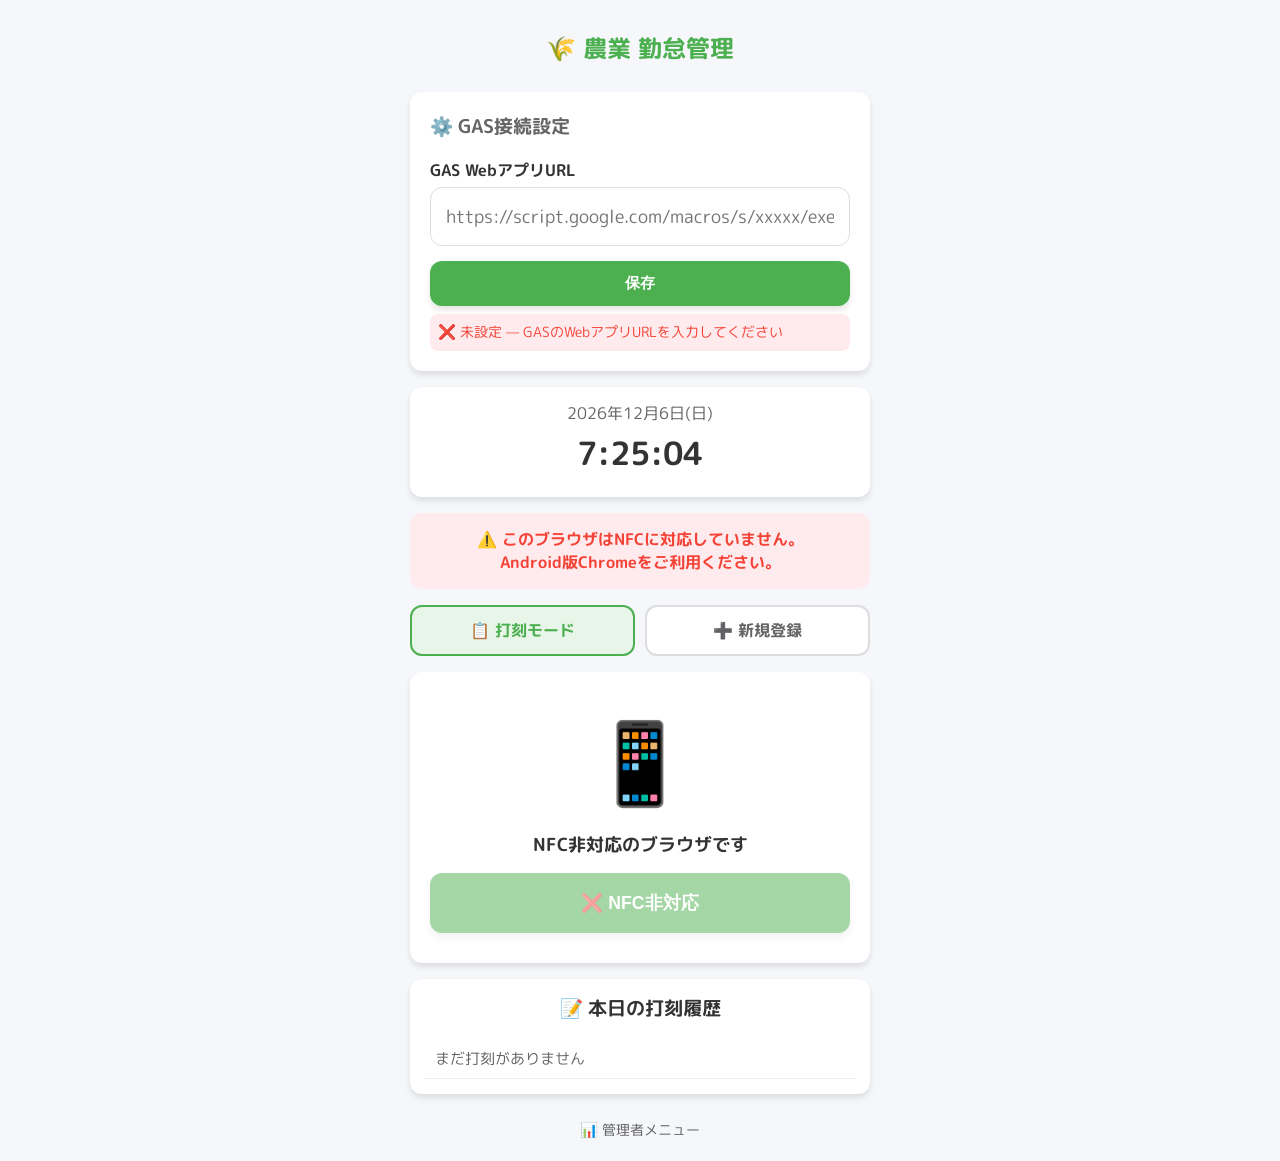
==== commit f6024c48: "Update and rename kintai_standalone.html to index.html" ====
--- a/index.html
+++ b/index.html
@@ -45,7 +45,7 @@
             padding: 20px;
             display: flex;
             flex-direction: column;
-            gap: 20px;
+            gap: 16px;
         }
 
         header {
@@ -92,8 +92,8 @@
         .btn {
             border: none;
             border-radius: var(--border-radius);
-            padding: 20px 10px;
-            font-size: 1.2rem;
+            padding: 18px 10px;
+            font-size: 1.1rem;
             font-weight: bold;
             color: white;
             cursor: pointer;
@@ -131,6 +131,11 @@
             background-color: var(--danger-color);
         }
 
+        .btn-small {
+            padding: 12px 10px;
+            font-size: 0.95rem;
+        }
+
         label {
             font-weight: bold;
             margin-bottom: 5px;
@@ -149,7 +154,10 @@
         .nfc-icon {
             font-size: 5rem;
             margin-bottom: 10px;
-            animation: pulse 2s infinite;
+        }
+
+        .nfc-icon.active {
+            animation: pulse 1s infinite;
         }
 
         @keyframes pulse {
@@ -164,15 +172,6 @@
                 transform: scale(1.1);
                 opacity: 0.7;
             }
-        }
-
-        .nfc-reader-area.scanning .nfc-icon {
-            animation: pulse 1s infinite;
-        }
-
-        .nfc-reader-area.stopped .nfc-icon {
-            animation: none;
-            opacity: 0.4;
         }
 
         .nfc-status-text {
@@ -274,22 +273,38 @@
             margin-bottom: 15px;
         }
 
-        /* 設定パネル */
+        /* 設定パネル - GAS URL専用 */
         .settings-panel {
-            display: none;
             background: var(--card-background);
             padding: 20px;
             border-radius: var(--border-radius);
             box-shadow: var(--shadow);
-        }
-
-        .settings-panel.visible {
-            display: block;
         }
 
         .settings-panel h3 {
             margin-top: 0;
             color: var(--text-muted);
+        }
+
+        .settings-panel .form-group {
+            margin-bottom: 15px;
+        }
+
+        .gas-url-status {
+            font-size: 0.9rem;
+            margin-top: 8px;
+            padding: 8px;
+            border-radius: 8px;
+        }
+
+        .gas-url-status.ok {
+            background: #e8f5e9;
+            color: #2e7d32;
+        }
+
+        .gas-url-status.ng {
+            background: #ffebee;
+            color: var(--danger-color);
         }
 
         /* 管理者パネル */
@@ -346,17 +361,6 @@
             color: #666666;
         }
 
-        .admin-link {
-            text-align: center;
-            margin-top: 10px;
-        }
-
-        .admin-link a {
-            color: var(--text-muted);
-            text-decoration: none;
-            font-size: 0.9rem;
-        }
-
         .hidden {
             display: none !important;
         }
@@ -385,6 +389,20 @@
             display: flex;
             justify-content: space-between;
         }
+
+        .bottom-links {
+            text-align: center;
+            margin-top: 10px;
+            display: flex;
+            gap: 15px;
+            justify-content: center;
+        }
+
+        .bottom-links a {
+            color: var(--text-muted);
+            text-decoration: none;
+            font-size: 0.9rem;
+        }
     </style>
 </head>
 
@@ -394,6 +412,17 @@
             <h1>🌾 農業 勤怠管理</h1>
         </header>
 
+        <!-- ① GAS URL設定（最初に表示） -->
+        <section id="settings-panel" class="settings-panel">
+            <h3>⚙️ GAS接続設定</h3>
+            <div class="form-group">
+                <label for="gas-url">GAS WebアプリURL</label>
+                <input type="text" id="gas-url" placeholder="https://script.google.com/macros/s/xxxxx/exec">
+            </div>
+            <button class="btn btn-primary btn-small" onclick="saveGasUrl()">保存</button>
+            <div id="gas-url-status" class="gas-url-status ng">❌ 未設定</div>
+        </section>
+
         <!-- 時計 -->
         <section class="status-card">
             <div id="current-date" class="status-date">読み込み中...</div>
@@ -405,11 +434,6 @@
             ⚠️ このブラウザはNFCに対応していません。<br>Android版Chromeをご利用ください。
         </div>
 
-        <!-- GAS URL未設定エラー -->
-        <div id="gas-error" class="error-banner hidden">
-            ⚠️ GAS URLが未設定です。<br>下の「⚙️ 設定」からGASのURLを入力してください。
-        </div>
-
         <!-- モード切替 -->
         <div class="mode-switch">
             <button id="mode-reader" class="active" onclick="switchMode('reader')">📋 打刻モード</button>
@@ -417,9 +441,13 @@
         </div>
 
         <!-- NFCリーダーエリア -->
-        <section id="nfc-reader-area" class="nfc-reader-area scanning">
-            <div class="nfc-icon">📱</div>
-            <div id="nfc-status" class="nfc-status-text">NFCタグをかざしてください</div>
+        <section id="nfc-reader-area" class="nfc-reader-area">
+            <div id="nfc-icon" class="nfc-icon">📱</div>
+            <div id="nfc-status" class="nfc-status-text">下のボタンを押してNFCを起動</div>
+            <button id="btn-start-nfc" class="btn btn-primary" style="margin-top: 15px;"
+                onclick="startNFCWithUserGesture()">
+                🔓 NFCを起動する
+            </button>
         </section>
 
         <!-- 打刻結果 -->
@@ -433,7 +461,7 @@
         <!-- 新規登録フォーム -->
         <section id="register-form" class="register-form">
             <h3>🆕 新規NFCタグ登録</h3>
-            <p>NFCタグをかざして登録を開始してください。</p>
+            <p>NFCを起動してからタグをかざしてください。</p>
             <div id="register-serial-area" class="hidden">
                 <label>検出されたシリアル番号</label>
                 <div id="register-serial" class="serial-display">--</div>
@@ -459,27 +487,15 @@
 
         <!-- 管理者パネル -->
         <section id="admin-panel" class="admin-panel">
-            <h3>⚙️ 管理者メニュー</h3>
+            <h3>📊 管理者メニュー</h3>
             <h4>スタッフ稼働状況</h4>
             <ul id="staff-status-list" class="staff-status-list"></ul>
-            <button class="btn btn-secondary" onclick="exportCSV()" style="margin-top:10px;">CSV出力</button>
+            <button class="btn btn-secondary btn-small" onclick="exportCSV()" style="margin-top:10px;">CSV出力</button>
         </section>
 
-        <div class="admin-link">
-            <a href="#" onclick="toggleAdmin(event)">管理者メニュー</a>
-            &nbsp;|&nbsp;
-            <a href="#" onclick="toggleSettings(event)">⚙️ 設定</a>
+        <div class="bottom-links">
+            <a href="#" onclick="toggleAdmin(event)">📊 管理者メニュー</a>
         </div>
-
-        <!-- 設定パネル -->
-        <section id="settings-panel" class="settings-panel">
-            <h3>⚙️ GAS接続設定</h3>
-            <div class="form-group" style="margin-bottom:15px;">
-                <label for="gas-url">GAS WebアプリURL</label>
-                <input type="text" id="gas-url" placeholder="https://script.google.com/macros/s/xxxxx/exec">
-            </div>
-            <button class="btn btn-primary" onclick="saveGasUrl()">保存</button>
-        </section>
     </div>
 
     <script>
@@ -488,6 +504,7 @@
         let lastPunchTime = 0;
         let currentMode = 'reader';
         let pendingSerialNo = null;
+        let nfcStarted = false;
 
         // GAS URLをlocalStorageから取得
         let GAS_URL = localStorage.getItem('kintai_gas_url') || '';
@@ -499,20 +516,19 @@
 
             // GAS URL表示
             document.getElementById('gas-url').value = GAS_URL;
-            if (!GAS_URL) {
-                document.getElementById('gas-error').classList.remove('hidden');
-            }
-
-            // NFC対応チェック
+            updateGasUrlStatus();
+
+            // NFC対応チェック（起動はしない。ボタンクリックで起動する）
             if (!('NDEFReader' in window)) {
                 document.getElementById('nfc-error').classList.remove('hidden');
-                document.getElementById('nfc-reader-area').classList.add('stopped');
-                document.getElementById('nfc-status').textContent = 'NFC非対応';
-                return;
-            }
-
-            startNFCReader();
-            loadTodayHistory();
+                document.getElementById('btn-start-nfc').disabled = true;
+                document.getElementById('btn-start-nfc').textContent = '❌ NFC非対応';
+                document.getElementById('nfc-status').textContent = 'NFC非対応のブラウザです';
+            }
+
+            if (GAS_URL) {
+                loadTodayHistory();
+            }
         }
 
         // ===== 時計 =====
@@ -523,7 +539,7 @@
             document.getElementById('current-time').textContent = now.toLocaleTimeString('ja-JP', { hour12: false });
         }
 
-        // ===== GAS URL保存 =====
+        // ===== GAS URL管理 =====
         function saveGasUrl() {
             const url = document.getElementById('gas-url').value.trim();
             if (!url) {
@@ -532,13 +548,23 @@
             }
             GAS_URL = url;
             localStorage.setItem('kintai_gas_url', url);
-            document.getElementById('gas-error').classList.add('hidden');
-            document.getElementById('settings-panel').classList.remove('visible');
+            updateGasUrlStatus();
             alert('GAS URLを保存しました！');
             loadTodayHistory();
         }
 
-        // ===== GAS API呼び出し（GET） =====
+        function updateGasUrlStatus() {
+            const el = document.getElementById('gas-url-status');
+            if (GAS_URL) {
+                el.className = 'gas-url-status ok';
+                el.textContent = '✅ 設定済み';
+            } else {
+                el.className = 'gas-url-status ng';
+                el.textContent = '❌ 未設定 — GASのWebアプリURLを入力してください';
+            }
+        }
+
+        // ===== GAS API呼び出し =====
         async function callGasGet(action) {
             if (!GAS_URL) throw new Error('GAS URLが未設定です');
             const url = `${GAS_URL}?action=${encodeURIComponent(action)}`;
@@ -546,7 +572,6 @@
             return response.json();
         }
 
-        // ===== GAS API呼び出し（POST） =====
         async function callGasPost(action, data) {
             if (!GAS_URL) throw new Error('GAS URLが未設定です');
             const response = await fetch(GAS_URL, {
@@ -557,16 +582,22 @@
             return response.json();
         }
 
-        // ===== NFC読み取り開始 =====
-        async function startNFCReader() {
+        // ===== NFCをユーザージェスチャーで起動 =====
+        async function startNFCWithUserGesture() {
+            if (nfcStarted) return;
+
+            const btn = document.getElementById('btn-start-nfc');
+            btn.disabled = true;
+            btn.textContent = '起動中...';
+
             try {
-                const controller = new AbortController();
                 const reader = new NDEFReader();
-                await reader.scan({ signal: controller.signal });
-
-                document.getElementById('nfc-status').textContent = 'NFCタグをかざしてください';
-                document.getElementById('nfc-reader-area').classList.add('scanning');
-                document.getElementById('nfc-reader-area').classList.remove('stopped');
+                await reader.scan();
+
+                nfcStarted = true;
+                btn.classList.add('hidden');
+                document.getElementById('nfc-icon').classList.add('active');
+                document.getElementById('nfc-status').textContent = '✅ NFC起動中 — タグをかざしてください';
 
                 reader.addEventListener('reading', ({ serialNumber }) => {
                     handleNFCRead(serialNumber);
@@ -577,8 +608,9 @@
                 });
             } catch (error) {
                 console.error('NFC起動エラー:', error);
+                btn.disabled = false;
+                btn.textContent = '🔓 NFCを起動する（再試行）';
                 document.getElementById('nfc-status').textContent = 'NFCの起動に失敗: ' + error.message;
-                document.getElementById('nfc-reader-area').classList.add('stopped');
             }
         }
 
@@ -588,7 +620,6 @@
             if (now - lastPunchTime < COOLDOWN_MS) return;
             lastPunchTime = now;
 
-            // バイブレーション
             if (navigator.vibrate) navigator.vibrate(200);
 
             if (currentMode === 'register') {
@@ -605,7 +636,12 @@
             const punchTime = new Date(now.getFullYear(), now.getMonth(), now.getDate(), now.getHours(), roundedMin);
             const timeStr = `${punchTime.getHours().toString().padStart(2, '0')}:${punchTime.getMinutes().toString().padStart(2, '0')}`;
 
-            document.getElementById('nfc-status').textContent = '通信中...';
+            document.getElementById('nfc-status').textContent = '📡 通信中...';
+
+            if (!GAS_URL) {
+                showPunchResult('⚠️', 'GAS未設定', 'URLを設定してください', timeStr);
+                return;
+            }
 
             try {
                 const result = await callGasPost('recordPunchByNFC', {
@@ -623,9 +659,11 @@
             } catch (err) {
                 showPunchResult('❌', 'エラー', err.message, timeStr);
             }
-        }
-
-        // ===== 打刻結果の表示 =====
+
+            document.getElementById('nfc-status').textContent = '✅ NFC起動中 — 次のタグをかざしてください';
+        }
+
+        // ===== 打刻結果表示 =====
         function showPunchResult(icon, name, type, time) {
             document.getElementById('result-icon').textContent = icon;
             document.getElementById('result-name').textContent = name;
@@ -633,14 +671,12 @@
             document.getElementById('result-time').textContent = time;
             document.getElementById('punch-result').classList.add('visible');
 
-            document.getElementById('nfc-status').textContent = '次のタグをかざしてください';
-
             setTimeout(() => {
                 document.getElementById('punch-result').classList.remove('visible');
             }, 5000);
         }
 
-        // ===== 履歴に追加 =====
+        // ===== 履歴 =====
         function addHistoryItem(name, type, time) {
             const list = document.getElementById('history-list');
             if (list.children.length === 1 && list.children[0].style.color) {
@@ -651,7 +687,7 @@
             list.insertBefore(li, list.firstChild);
         }
 
-        // ===== 登録モードでのスキャン =====
+        // ===== 登録モードスキャン =====
         function handleRegisterScan(serialNumber) {
             pendingSerialNo = serialNumber;
             document.getElementById('register-serial').textContent = serialNumber;
@@ -667,6 +703,7 @@
 
             if (!name) { alert('名前を入力してください'); return; }
             if (!pendingSerialNo) { alert('NFCタグをかざしてください'); return; }
+            if (!GAS_URL) { alert('先にGAS URLを設定してください'); return; }
 
             try {
                 const result = await callGasPost('registerNFCTag', {
@@ -691,7 +728,9 @@
             document.getElementById('register-name').value = '';
             document.getElementById('register-wage').value = '1000';
             document.getElementById('register-serial-area').classList.add('hidden');
-            document.getElementById('nfc-status').textContent = '次のNFCタグをかざしてください';
+            document.getElementById('nfc-status').textContent = nfcStarted
+                ? '✅ NFC起動中 — 次のタグをかざしてください'
+                : '下のボタンを押してNFCを起動';
         }
 
         // ===== モード切替 =====
@@ -702,12 +741,19 @@
             document.getElementById('register-form').classList.toggle('visible', mode === 'register');
             document.getElementById('punch-result').classList.remove('visible');
 
-            document.getElementById('nfc-status').textContent =
-                mode === 'register' ? '登録するNFCタグをかざしてください' : 'NFCタグをかざしてください';
-            if (mode === 'register') resetRegisterForm();
-        }
-
-        // ===== 本日の履歴を読み込み =====
+            if (mode === 'register') {
+                resetRegisterForm();
+                document.getElementById('nfc-status').textContent = nfcStarted
+                    ? '登録するNFCタグをかざしてください'
+                    : '先にNFCを起動してください';
+            } else {
+                document.getElementById('nfc-status').textContent = nfcStarted
+                    ? '✅ NFC起動中 — タグをかざしてください'
+                    : '下のボタンを押してNFCを起動';
+            }
+        }
+
+        // ===== 本日の履歴 =====
         async function loadTodayHistory() {
             if (!GAS_URL) return;
             try {
@@ -742,7 +788,7 @@
             const ul = document.getElementById('staff-status-list');
             ul.innerHTML = '';
             if (!list || list.length === 0) {
-                ul.innerHTML = '<li style="color:var(--text-muted);">スタッフが登録されていません</li>';
+                ul.innerHTML = '<li style="color:var(--text-muted);">スタッフ未登録</li>';
                 return;
             }
             list.forEach(s => {
@@ -752,12 +798,6 @@
                 li.innerHTML = `<span>${s.name}</span><span class="status-badge ${cls}">${lbl}</span>`;
                 ul.appendChild(li);
             });
-        }
-
-        // ===== 設定パネル =====
-        function toggleSettings(e) {
-            e.preventDefault();
-            document.getElementById('settings-panel').classList.toggle('visible');
         }
 
         // ===== CSV出力 =====
@@ -769,7 +809,7 @@
                 const csvData = await response.text();
                 downloadCSV(csvData);
             } catch (e) {
-                alert('CSV出力に失敗しました: ' + e.message);
+                alert('CSV出力に失敗: ' + e.message);
             }
         }
 
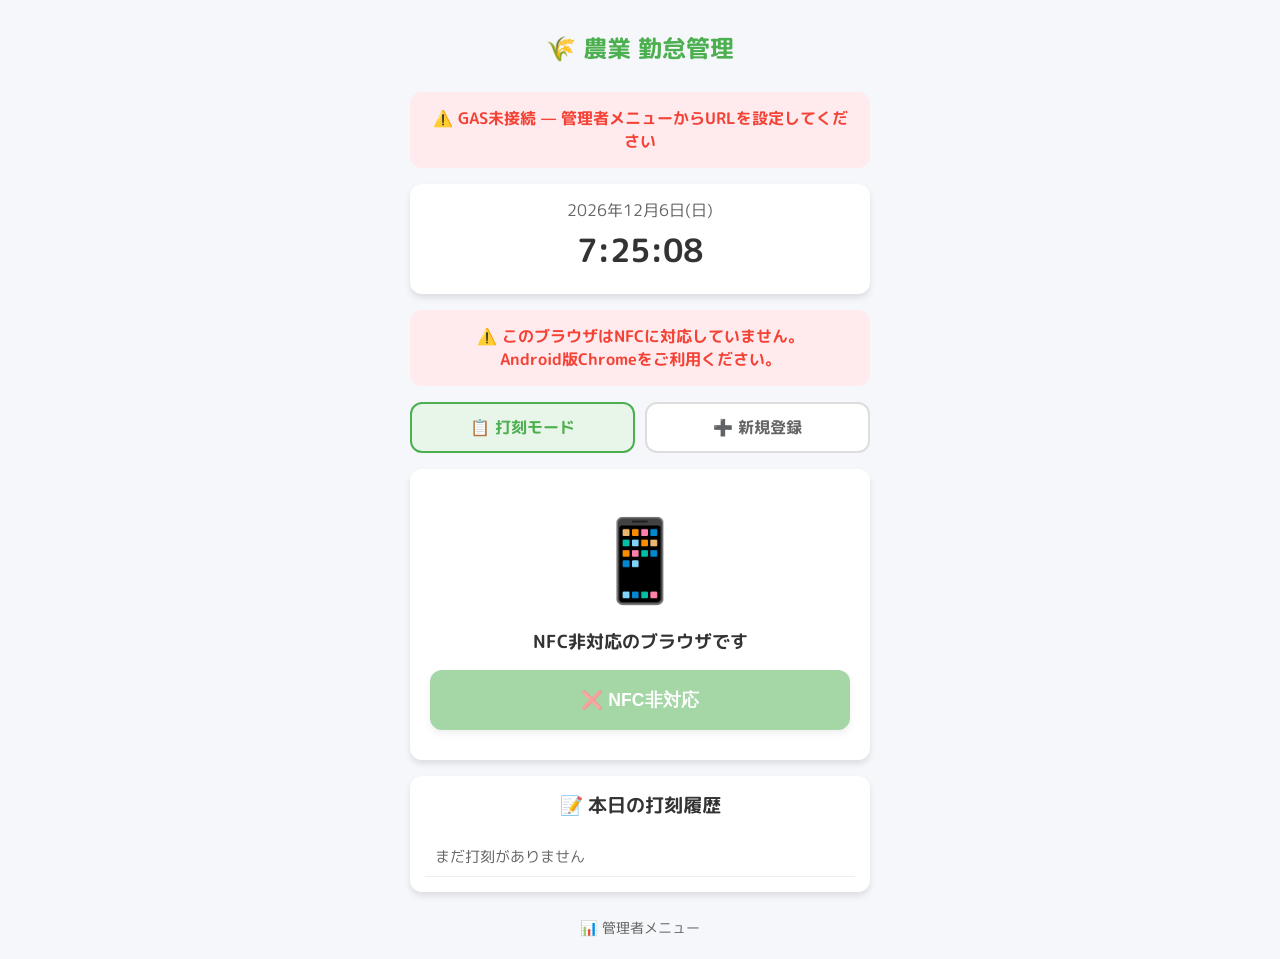
==== commit 52b90393: "Update and rename kintai_standalone.html to index.html" ====
--- a/index.html
+++ b/index.html
@@ -412,16 +412,10 @@
             <h1>🌾 農業 勤怠管理</h1>
         </header>
 
-        <!-- ① GAS URL設定（最初に表示） -->
-        <section id="settings-panel" class="settings-panel">
-            <h3>⚙️ GAS接続設定</h3>
-            <div class="form-group">
-                <label for="gas-url">GAS WebアプリURL</label>
-                <input type="text" id="gas-url" placeholder="https://script.google.com/macros/s/xxxxx/exec">
-            </div>
-            <button class="btn btn-primary btn-small" onclick="saveGasUrl()">保存</button>
-            <div id="gas-url-status" class="gas-url-status ng">❌ 未設定</div>
-        </section>
+        <!-- GAS未設定時のバナー（管理者メニューへ誘導） -->
+        <div id="gas-error" class="error-banner hidden">
+            ⚠️ GAS未接続 — 管理者メニューからURLを設定してください
+        </div>
 
         <!-- 時計 -->
         <section class="status-card">
@@ -491,6 +485,15 @@
             <h4>スタッフ稼働状況</h4>
             <ul id="staff-status-list" class="staff-status-list"></ul>
             <button class="btn btn-secondary btn-small" onclick="exportCSV()" style="margin-top:10px;">CSV出力</button>
+
+            <hr style="margin: 20px 0; border: none; border-top: 1px solid #eee;">
+            <h4>⚙️ GAS接続設定</h4>
+            <div class="form-group" style="margin-bottom:10px;">
+                <label for="gas-url">GAS WebアプリURL</label>
+                <input type="text" id="gas-url" placeholder="https://script.google.com/macros/s/xxxxx/exec">
+            </div>
+            <button class="btn btn-primary btn-small" onclick="saveGasUrl()">保存</button>
+            <div id="gas-url-status" class="gas-url-status ng" style="margin-top:8px;">❌ 未設定</div>
         </section>
 
         <div class="bottom-links">
@@ -555,12 +558,16 @@
 
         function updateGasUrlStatus() {
             const el = document.getElementById('gas-url-status');
+            const banner = document.getElementById('gas-error');
+
             if (GAS_URL) {
                 el.className = 'gas-url-status ok';
                 el.textContent = '✅ 設定済み';
+                banner.classList.add('hidden');
             } else {
                 el.className = 'gas-url-status ng';
                 el.textContent = '❌ 未設定 — GASのWebアプリURLを入力してください';
+                banner.classList.remove('hidden');
             }
         }
 
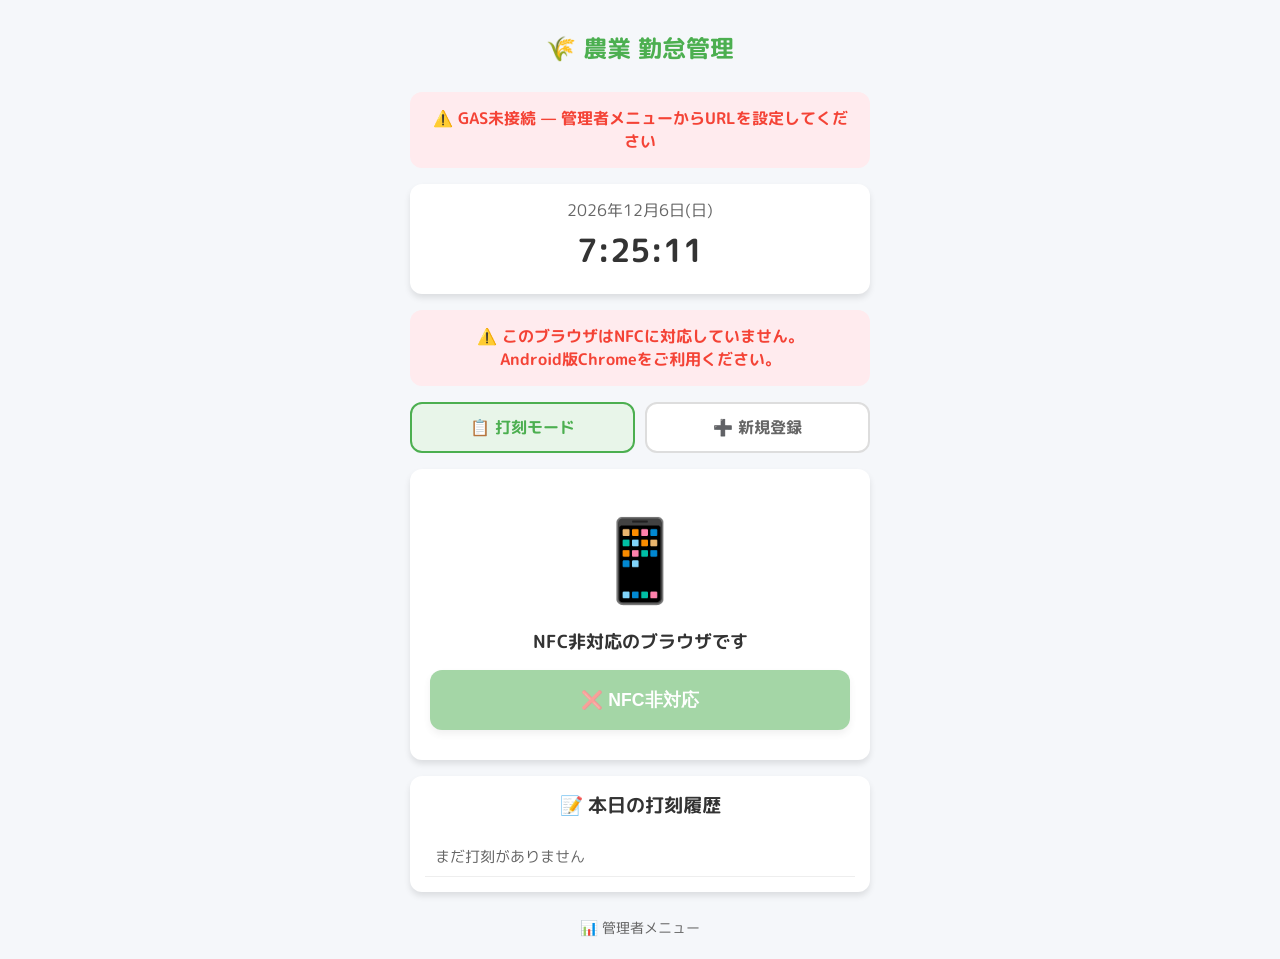
==== commit b9a0ade4: "Add files via upload" ====
--- a/index.html
+++ b/index.html
@@ -490,9 +490,14 @@
             <h4>⚙️ GAS接続設定</h4>
             <div class="form-group" style="margin-bottom:10px;">
                 <label for="gas-url">GAS WebアプリURL</label>
-                <input type="text" id="gas-url" placeholder="https://script.google.com/macros/s/xxxxx/exec">
+                <input type="text" id="gas-url" placeholder="https://script.google.com/macros/s/xxxxx/exec" readonly>
             </div>
-            <button class="btn btn-primary btn-small" onclick="saveGasUrl()">保存</button>
+            <div style="display:flex; gap:8px;">
+                <button id="btn-save-url" class="btn btn-primary btn-small" onclick="saveGasUrl()" style="flex:1;"
+                    disabled>保存</button>
+                <button id="btn-unlock-url" class="btn btn-secondary btn-small" onclick="unlockGasUrl()"
+                    style="flex:1;">🔓 変更する</button>
+            </div>
             <div id="gas-url-status" class="gas-url-status ng" style="margin-top:8px;">❌ 未設定</div>
         </section>
 
@@ -552,8 +557,25 @@
             GAS_URL = url;
             localStorage.setItem('kintai_gas_url', url);
             updateGasUrlStatus();
+            lockGasUrl();
             alert('GAS URLを保存しました！');
             loadTodayHistory();
+        }
+
+        // URL入力欄をロック（readonly）
+        function lockGasUrl() {
+            document.getElementById('gas-url').readOnly = true;
+            document.getElementById('btn-save-url').disabled = true;
+            document.getElementById('btn-unlock-url').classList.remove('hidden');
+        }
+
+        // URL入力欄のロックを解除
+        function unlockGasUrl() {
+            if (!confirm('GAS URLを変更しますか？')) return;
+            document.getElementById('gas-url').readOnly = false;
+            document.getElementById('btn-save-url').disabled = false;
+            document.getElementById('btn-unlock-url').classList.add('hidden');
+            document.getElementById('gas-url').focus();
         }
 
         function updateGasUrlStatus() {
@@ -564,10 +586,15 @@
                 el.className = 'gas-url-status ok';
                 el.textContent = '✅ 設定済み';
                 banner.classList.add('hidden');
+                lockGasUrl();
             } else {
                 el.className = 'gas-url-status ng';
                 el.textContent = '❌ 未設定 — GASのWebアプリURLを入力してください';
                 banner.classList.remove('hidden');
+                // 未設定時は最初から入力可能にする
+                document.getElementById('gas-url').readOnly = false;
+                document.getElementById('btn-save-url').disabled = false;
+                document.getElementById('btn-unlock-url').classList.add('hidden');
             }
         }
 
@@ -838,4 +865,4 @@
     </script>
 </body>
 
-</html>
+</html>
